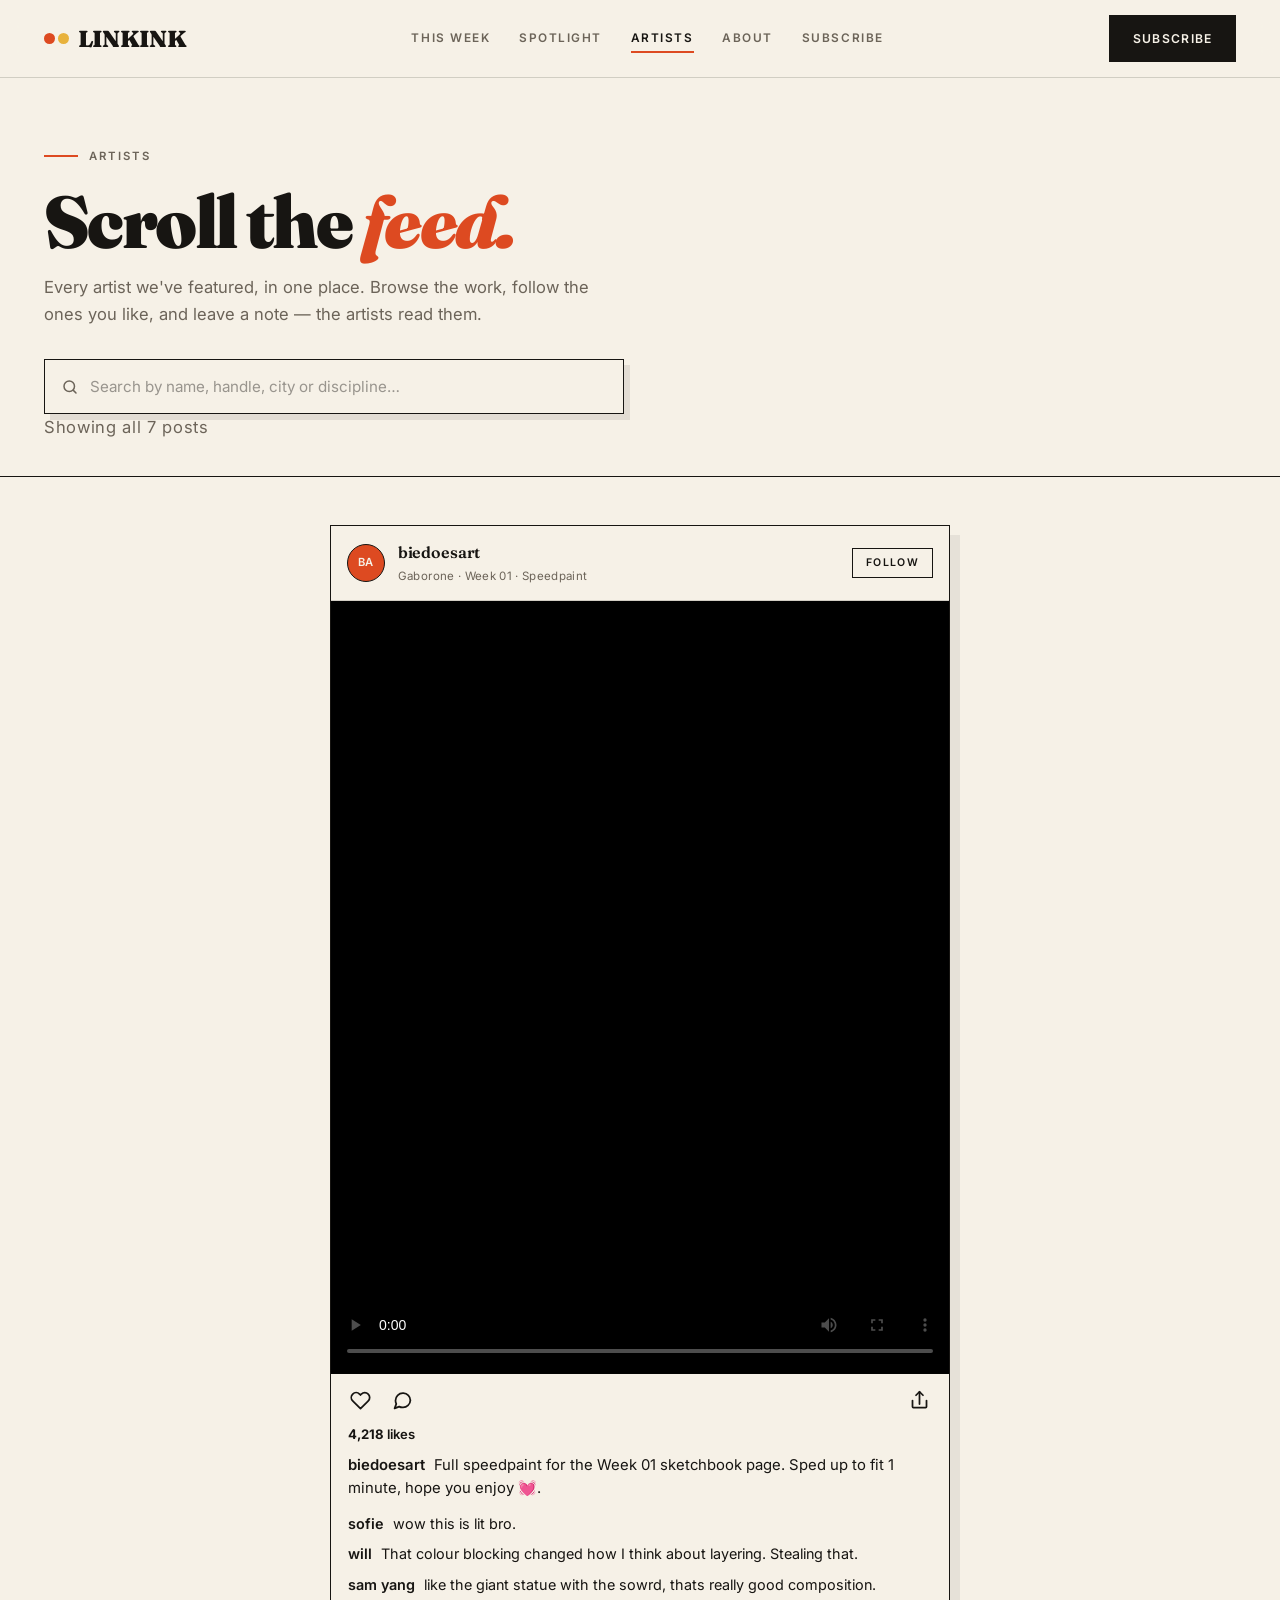
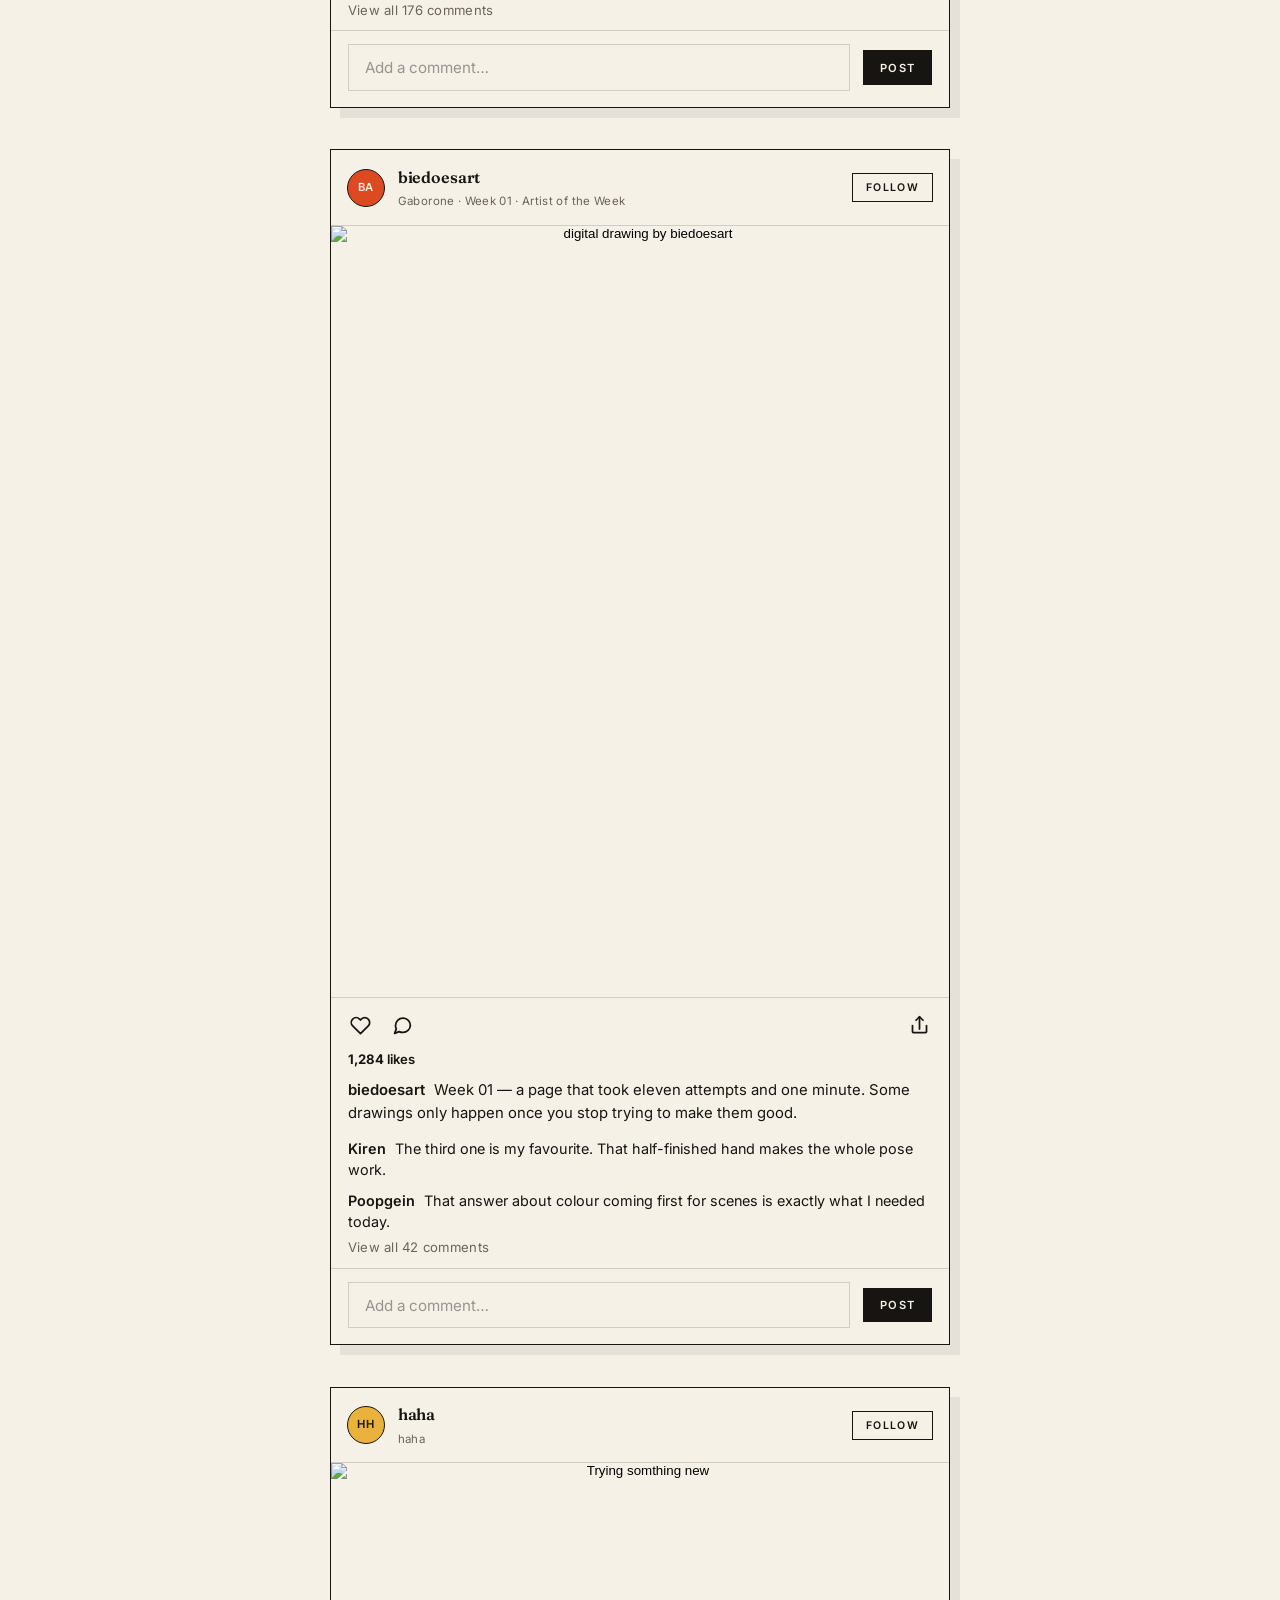
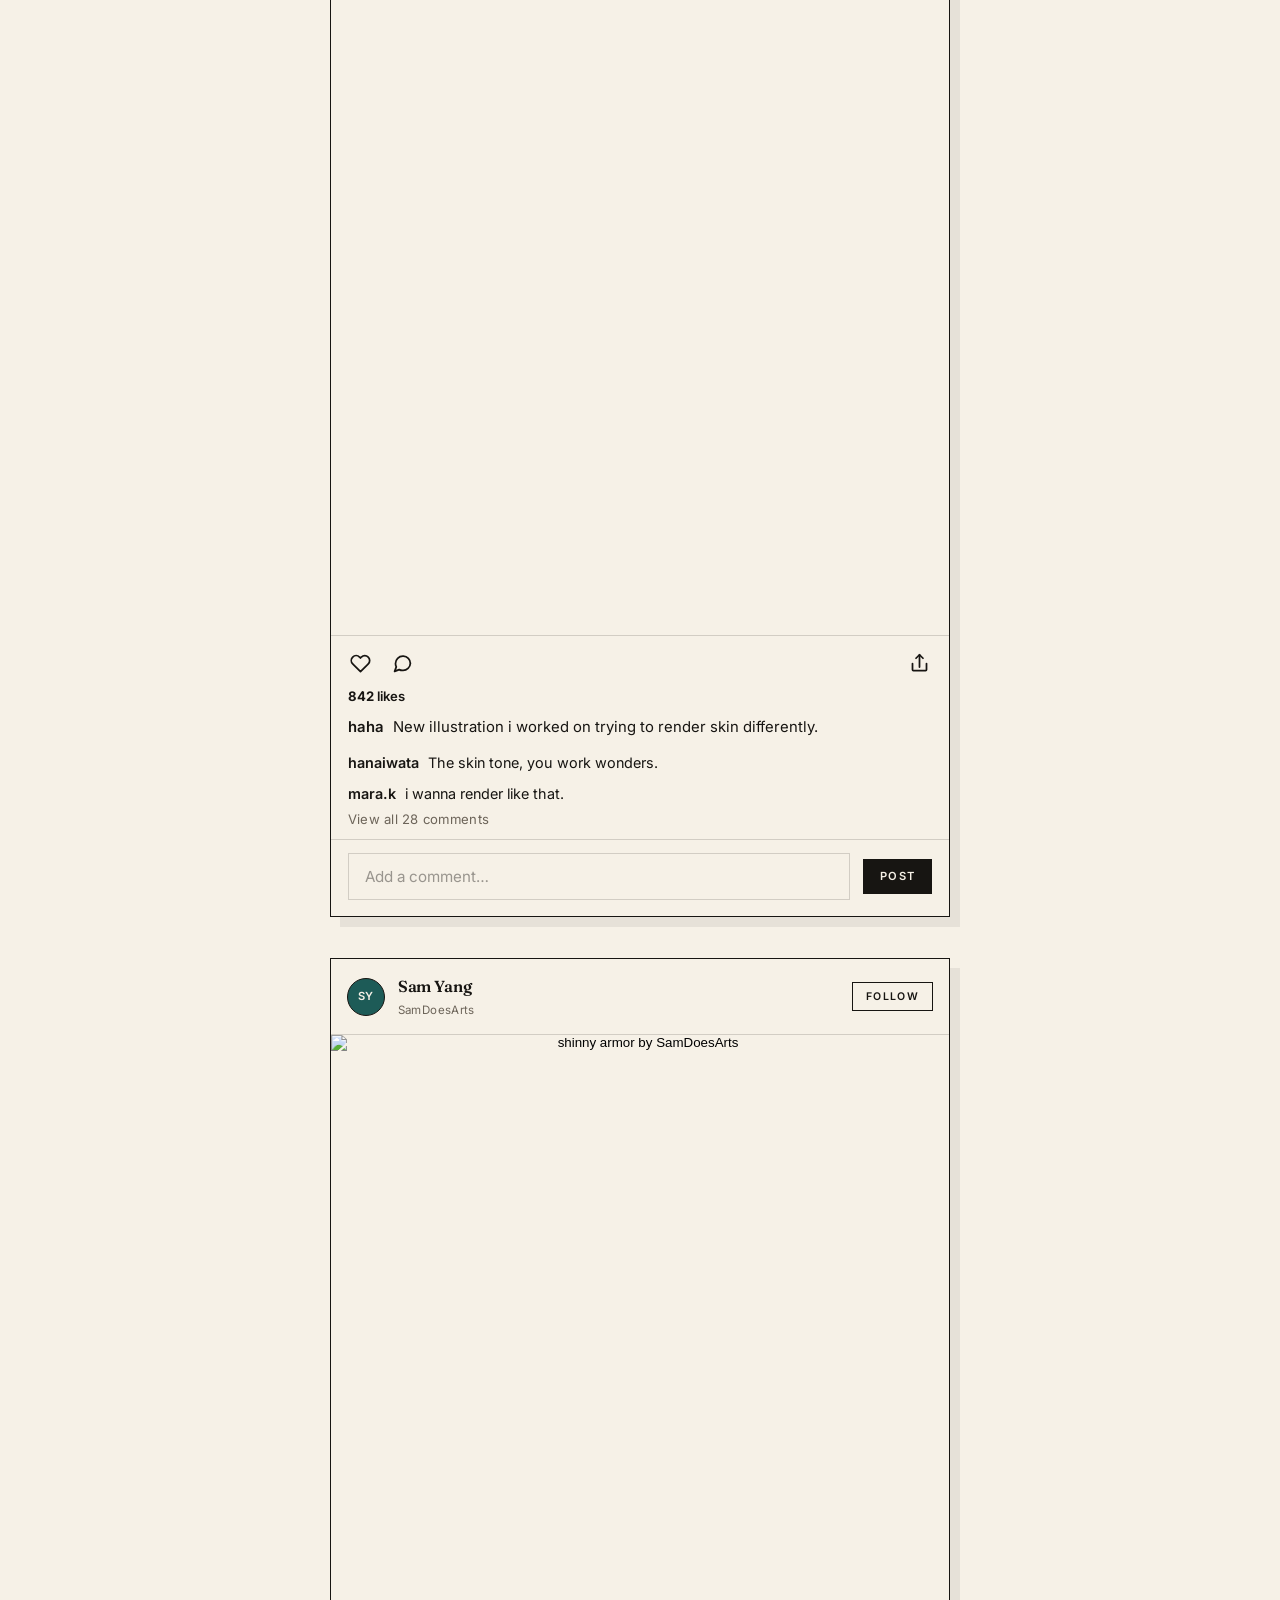
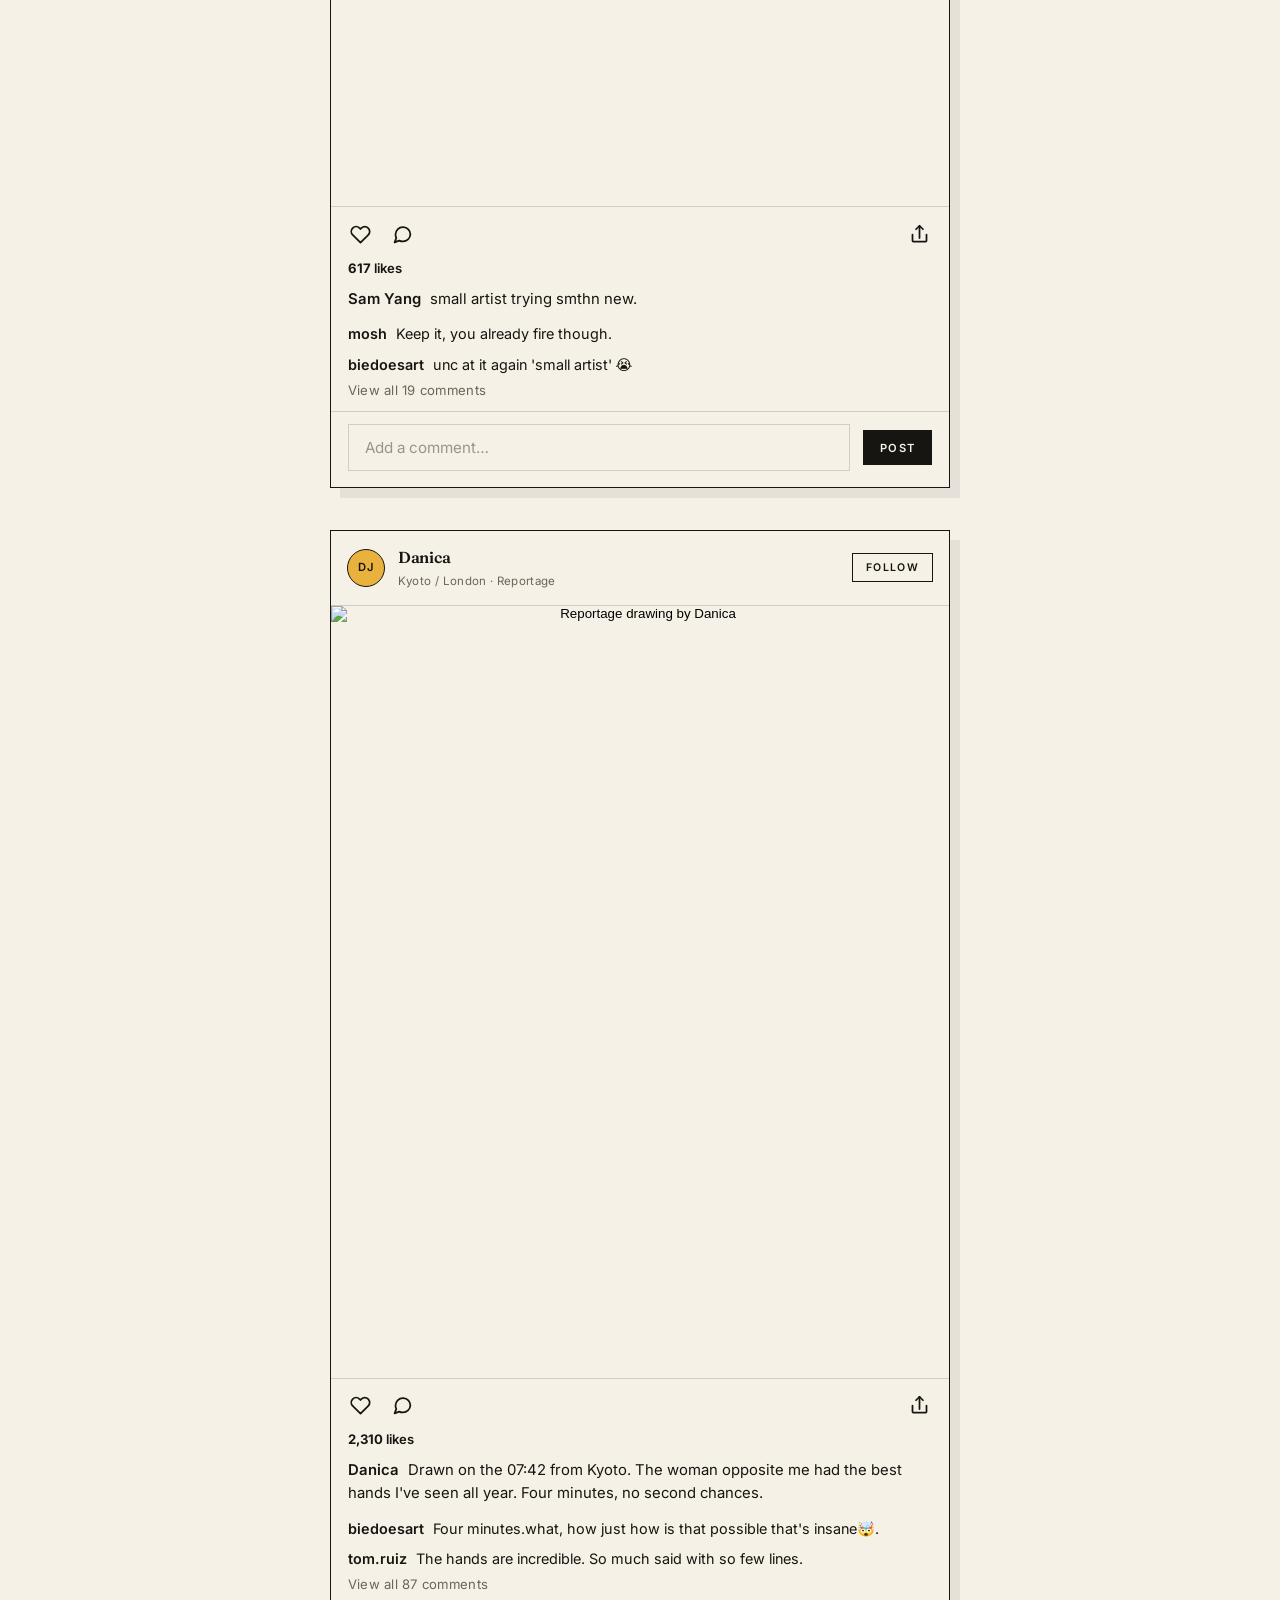
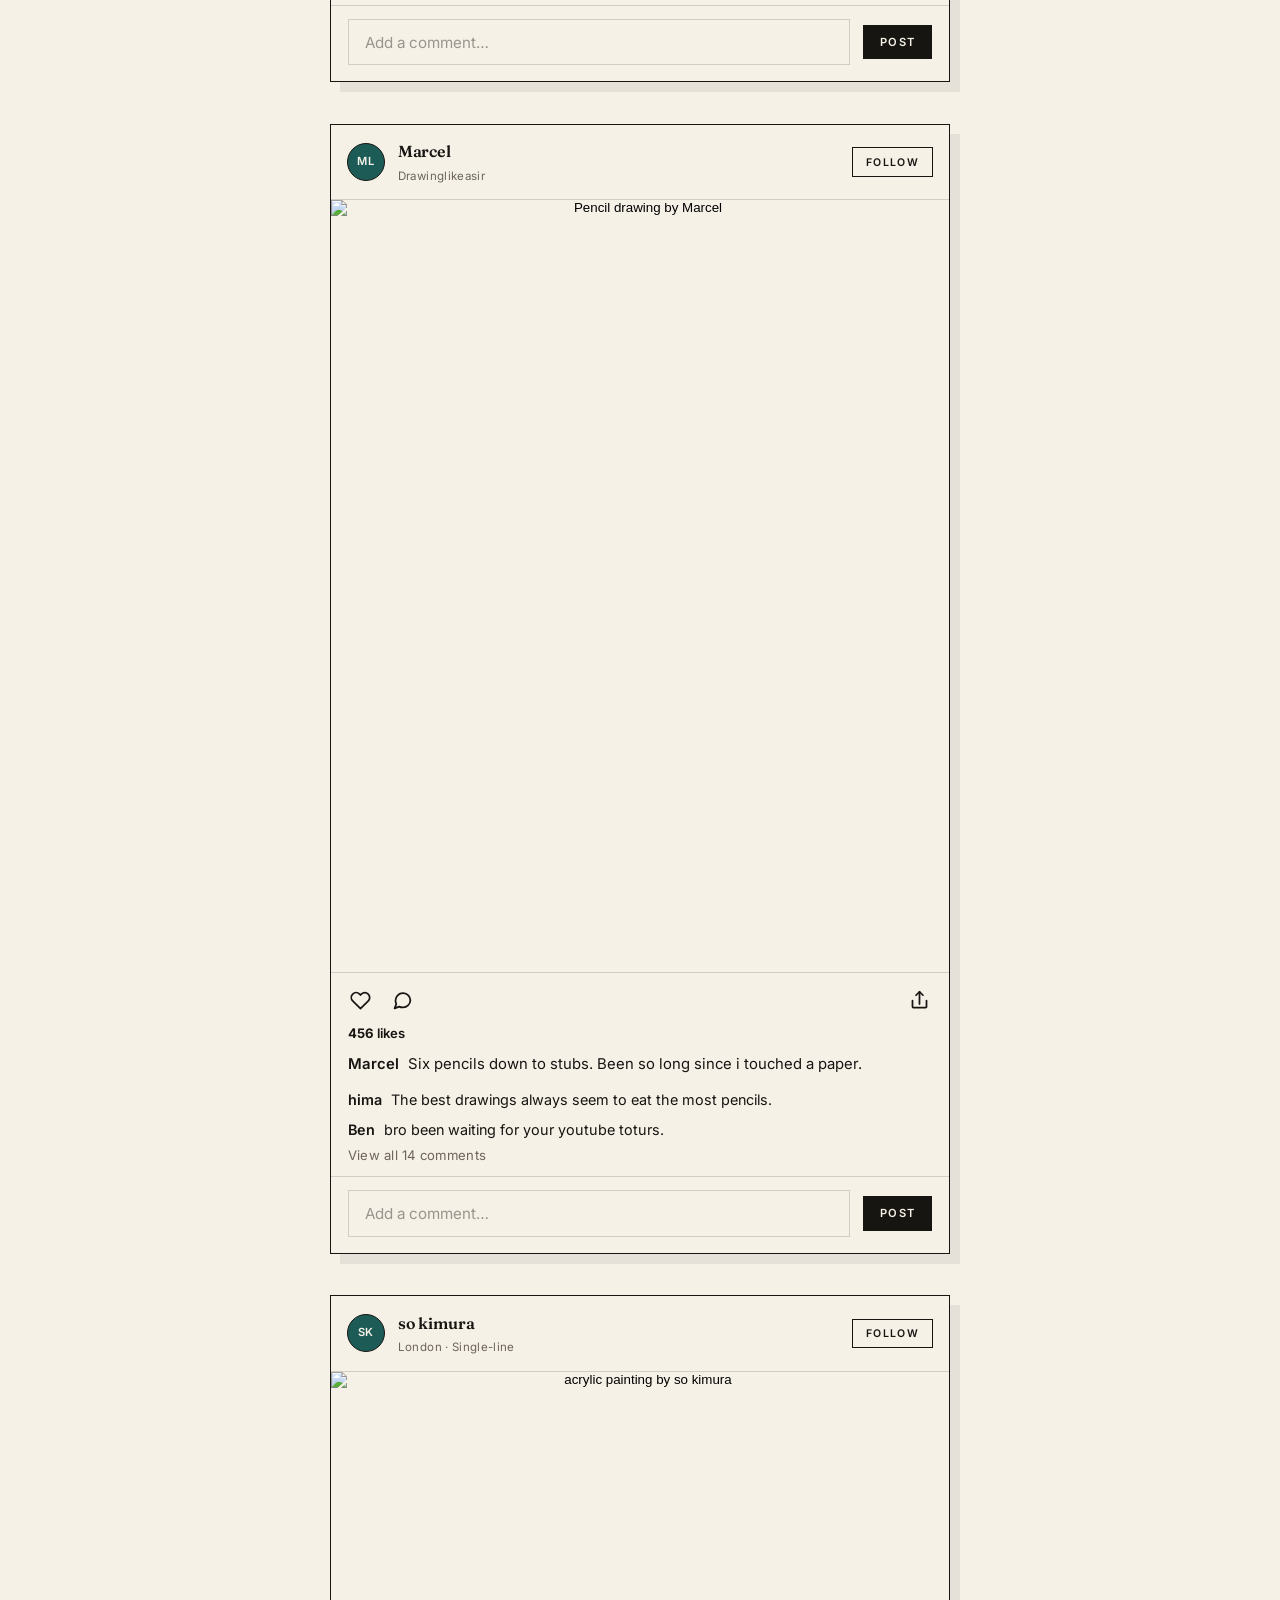
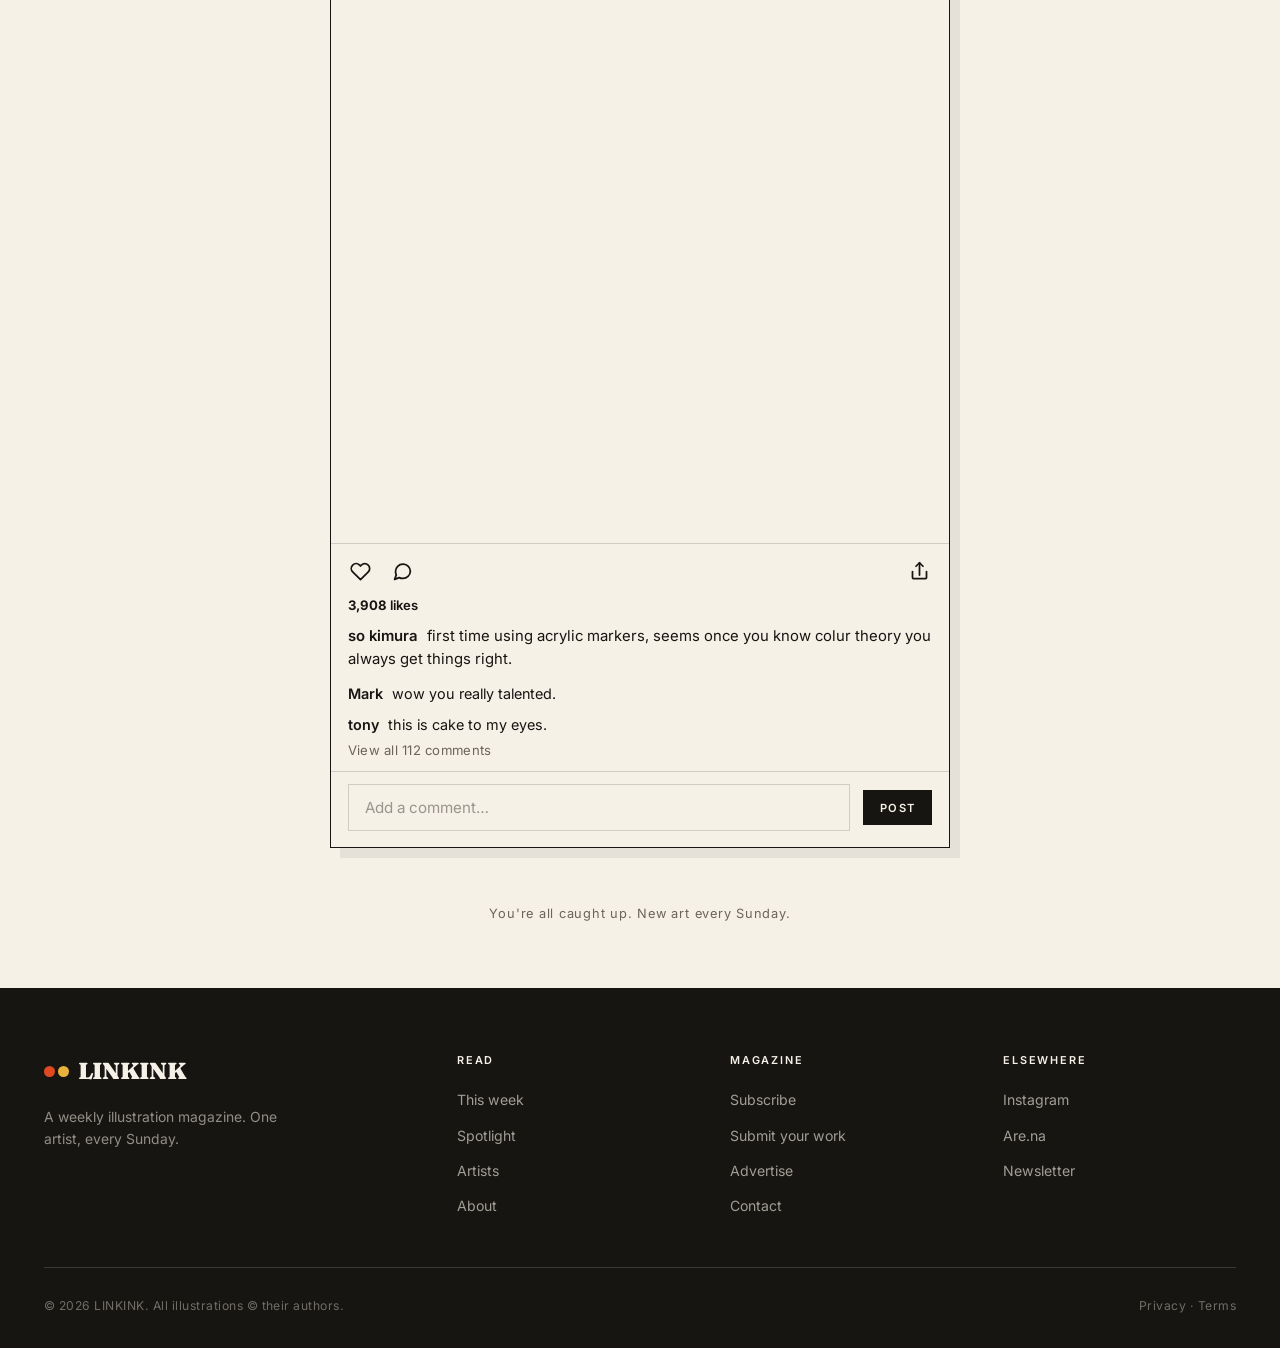
==== artists.html @ 40b599cd "Add files via upload" ====
<!DOCTYPE html>
<html lang="en">
<head>
<meta charset="utf-8">
<meta name="viewport" content="width=device-width, initial-scale=1">
<title>Artists — LINKINK</title>
<meta name="description" content="Browse art from every artist LINKINK has featured. Like, comment and share.">
<link rel="preconnect" href="https://fonts.googleapis.com">
<link rel="preconnect" href="https://fonts.gstatic.com" crossorigin>
<link href="https://fonts.googleapis.com/css2?family=Fraunces:opsz,wght@9..144,400;9..144,600;9..144,700;9..144,900&family=Inter:wght@400;500;600&display=swap" rel="stylesheet">
<link rel="stylesheet" href="style.css">
</head>
<body>

<header class="site-header">
  <div class="header-inner">
    <a href="index.html" class="logo">LINKINK</a>
    <nav class="nav" id="nav">
      <a href="index.html">This Week</a>
      <a href="spotlight.html">Spotlight</a>
      <a href="artists.html" aria-current="page">Artists</a>
      <a href="about.html">About</a>
      <a href="subscribe.html">Subscribe</a>
    </nav>
    <a href="subscribe.html" class="btn btn--subscribe">Subscribe</a>
    <button class="menu-btn" id="menuBtn" aria-expanded="false" aria-controls="nav">Menu</button>
  </div>
</header>

<main>

  <!-- ===== FEED HEAD + SEARCH ===== -->
  <section class="feed-head">
    <div class="wrap">
      <span class="eyebrow">Artists</span>
      <h1>Scroll the <em>feed.</em></h1>
      <p>Every artist we've featured, in one place. Browse the work, follow the ones you like, and leave a note — the artists read them.</p>

      <form class="search-bar" role="search" onsubmit="return false;">
        <svg viewBox="0 0 24 24" fill="none" stroke="currentColor" stroke-width="2" stroke-linecap="round" stroke-linejoin="round" aria-hidden="true">
          <circle cx="11" cy="11" r="7"/>
          <path d="M20 20l-3.5-3.5"/>
        </svg>
        <label class="sr-only" for="artistSearch">Search artists</label>
        <input id="artistSearch" type="search" placeholder="Search by name, handle, city or discipline…" autocomplete="off">
        <button type="button" class="search-clear" id="searchClear" aria-label="Clear search" hidden>×</button>
      </form>

      <p class="search-status" id="searchStatus" role="status">Showing all 7 posts</p>
    </div>
  </section>

  <!-- ===== FEED ===== -->
  <section class="feed">
    <div class="wrap">
      <div class="feed-column" id="feedColumn">

        <!-- ---------- POST 1 : biedoesart SPEEDPAINT VIDEO ---------- -->
        <article class="feed-post feed-post--video" id="post-biedoesart-video"
                 data-artist="biedoesart Gaborone oc painting speedpaint video">
          <header class="post-head">
            <span class="avatar avatar--rust" aria-hidden="true">BA</span>
            <div class="post-id">
              <a href="spotlight.html" class="post-name">biedoesart</a>
              <span class="post-meta">Gaborone · Week 01 · Speedpaint</span>
            </div>
            <button type="button" class="follow-btn js-follow" aria-pressed="false">Follow</button>
          </header>

          <div class="post-video">
            <video id="speedpaint-01"
                   controls
                   playsinline
                   preload="metadata"
                   poster="images/video-poster.jpg">
              <source src="images/speedpaint.mp4" type="video/mp4">
              Sorry — your browser doesn't support embedded video.
            </video>
          </div>

          <div class="post-actions">
            <button type="button" class="post-action js-like" data-likes="4218" aria-pressed="false" aria-label="Like this video">
              <svg viewBox="0 0 24 24" fill="none" stroke="currentColor" stroke-width="2" stroke-linecap="round" stroke-linejoin="round" aria-hidden="true">
                <path d="M20.8 4.6a5.5 5.5 0 0 0-7.8 0L12 5.7l-1.1-1.1a5.5 5.5 0 0 0-7.8 7.8l1.1 1.1L12 21.2l7.8-7.7 1.1-1.1a5.5 5.5 0 0 0-.1-7.8z"/>
              </svg>
            </button>
            <button type="button" class="post-action js-focus-comment" aria-label="Comment on this video">
              <svg viewBox="0 0 24 24" fill="none" stroke="currentColor" stroke-width="2" stroke-linecap="round" stroke-linejoin="round" aria-hidden="true">
                <path d="M21 11.5a8.4 8.4 0 0 1-9 8.4 9 9 0 0 1-3.8-.9L3 21l1.9-5.1a8.4 8.4 0 0 1-.9-3.8 8.4 8.4 0 0 1 8.4-8.4h.6a8.4 8.4 0 0 1 8 8.3z"/>
              </svg>
            </button>
            <button type="button" class="post-action post-share js-share" aria-label="Share this video">
              <svg viewBox="0 0 24 24" fill="none" stroke="currentColor" stroke-width="2" stroke-linecap="round" stroke-linejoin="round" aria-hidden="true">
                <path d="M4 12v7a1 1 0 0 0 1 1h14a1 1 0 0 0 1-1v-7"/>
                <path d="M16 6l-4-4-4 4"/>
                <path d="M12 2v14"/>
              </svg>
            </button>
          </div>

          <p class="post-likes js-likes-line"><strong>4,218</strong> likes</p>

          <p class="post-caption">
            <a href="spotlight.html" class="post-caption-name">biedoesart</a>
            Full speedpaint for the Week 01 sketchbook page. Sped up to fit 1 minute, hope you enjoy 💓.
          </p>

          <ul class="feed-comments js-comments">
            <li><strong>sofie</strong> wow this is lit bro.</li>
            <li><strong>will</strong> That colour blocking changed how I think about layering. Stealing that.</li>
            <li><strong>sam yang</strong> like the giant statue with the sowrd, thats really good composition.</li>
          </ul>
          <button type="button" class="view-all js-view-all" data-count="176">View all 176 comments</button>

          <form class="comment-form comment-form--feed js-comment-form">
            <label class="sr-only" for="comment-video">Add a comment</label>
            <input id="comment-video" class="js-comment-input" type="text" placeholder="Add a comment…" autocomplete="off" required>
            <button type="submit" class="btn btn--sm">Post</button>
          </form>
        </article>

        <!-- ---------- POST 2 : biedoesart sketchbook ---------- -->
        <article class="feed-post" id="post-biedoesart"
                 data-artist="biedoesart biedoes art Gaborone single line drawing artist of the week">
          <header class="post-head">
            <span class="avatar avatar--rust" aria-hidden="true">BA</span>
            <div class="post-id">
              <a href="spotlight.html" class="post-name">biedoesart</a>
              <span class="post-meta">Gaborone · Week 01 · Artist of the Week</span>
            </div>
            <button type="button" class="follow-btn js-follow" aria-pressed="false">Follow</button>
          </header>

          <button type="button" class="post-art"
                  data-lightbox="feed" data-caption="biedoesart — OC illustrarion">
            <img src="images/biedoesart-feature-01.png"" alt="digital drawing by biedoesart">
          </button>

          <div class="post-actions">
            <button type="button" class="post-action js-like" data-likes="1284" aria-pressed="false" aria-label="Like this post">
              <svg viewBox="0 0 24 24" fill="none" stroke="currentColor" stroke-width="2" stroke-linecap="round" stroke-linejoin="round" aria-hidden="true">
                <path d="M20.8 4.6a5.5 5.5 0 0 0-7.8 0L12 5.7l-1.1-1.1a5.5 5.5 0 0 0-7.8 7.8l1.1 1.1L12 21.2l7.8-7.7 1.1-1.1a5.5 5.5 0 0 0-.1-7.8z"/>
              </svg>
            </button>
            <button type="button" class="post-action js-focus-comment" aria-label="Comment on this post">
              <svg viewBox="0 0 24 24" fill="none" stroke="currentColor" stroke-width="2" stroke-linecap="round" stroke-linejoin="round" aria-hidden="true">
                <path d="M21 11.5a8.4 8.4 0 0 1-9 8.4 9 9 0 0 1-3.8-.9L3 21l1.9-5.1a8.4 8.4 0 0 1-.9-3.8 8.4 8.4 0 0 1 8.4-8.4h.6a8.4 8.4 0 0 1 8 8.3z"/>
              </svg>
            </button>
            <button type="button" class="post-action post-share js-share" aria-label="Share this post">
              <svg viewBox="0 0 24 24" fill="none" stroke="currentColor" stroke-width="2" stroke-linecap="round" stroke-linejoin="round" aria-hidden="true">
                <path d="M4 12v7a1 1 0 0 0 1 1h14a1 1 0 0 0 1-1v-7"/>
                <path d="M16 6l-4-4-4 4"/>
                <path d="M12 2v14"/>
              </svg>
            </button>
          </div>

          <p class="post-likes js-likes-line"><strong>1,284</strong> likes</p>

          <p class="post-caption">
            <a href="spotlight.html" class="post-caption-name">biedoesart</a>
            Week 01 — a page that took eleven attempts and one minute. Some drawings
            only happen once you stop trying to make them good.
          </p>

          <ul class="feed-comments js-comments">
            <li><strong>Kiren</strong> The third one is my favourite. That half-finished hand makes the whole pose work.</li>
            <li><strong>Poopgein</strong> That answer about colour coming first for scenes is exactly what I needed today.</li>
            <li class="is-more"><strong>tom.ruiz</strong> Do you ever go back into old sketchbooks, or are they sealed off?</li>

          </ul>
          <button type="button" class="view-all js-view-all" data-count="42">View all 42 comments</button>

          <form class="comment-form comment-form--feed js-comment-form">
            <label class="sr-only" for="comment-1">Add a comment</label>
            <input id="comment-1" class="js-comment-input" type="text" placeholder="Add a comment…" autocomplete="off" required>
            <button type="submit" class="btn btn--sm">Post</button>
          </form>
        </article>

        <!-- ---------- POST 3 : haha ---------- -->
        <article class="feed-post" id="post-haha"
                 data-artist="haha skin tone rendering">
          <header class="post-head">
            <span class="avatar avatar--mustard" aria-hidden="true">HH</span>
            <div class="post-id">
              <a href="#" class="post-name">haha</a>
              <span class="post-meta">haha</span>
            </div>
            <button type="button" class="follow-btn js-follow" aria-pressed="false">Follow</button>
          </header>

          <button type="button" class="post-art"
                  data-lightbox="feed" data-caption="learning new techniques">
            <img src="images/feed-02.jpg" alt="Trying somthing new">
          </button>

          <div class="post-actions">
            <button type="button" class="post-action js-like" data-likes="842" aria-pressed="false" aria-label="Like this post">
              <svg viewBox="0 0 24 24" fill="none" stroke="currentColor" stroke-width="2" stroke-linecap="round" stroke-linejoin="round" aria-hidden="true">
                <path d="M20.8 4.6a5.5 5.5 0 0 0-7.8 0L12 5.7l-1.1-1.1a5.5 5.5 0 0 0-7.8 7.8l1.1 1.1L12 21.2l7.8-7.7 1.1-1.1a5.5 5.5 0 0 0-.1-7.8z"/>
              </svg>
            </button>
            <button type="button" class="post-action js-focus-comment" aria-label="Comment on this post">
              <svg viewBox="0 0 24 24" fill="none" stroke="currentColor" stroke-width="2" stroke-linecap="round" stroke-linejoin="round" aria-hidden="true">
                <path d="M21 11.5a8.4 8.4 0 0 1-9 8.4 9 9 0 0 1-3.8-.9L3 21l1.9-5.1a8.4 8.4 0 0 1-.9-3.8 8.4 8.4 0 0 1 8.4-8.4h.6a8.4 8.4 0 0 1 8 8.3z"/>
              </svg>
            </button>
            <button type="button" class="post-action post-share js-share" aria-label="Share this post">
              <svg viewBox="0 0 24 24" fill="none" stroke="currentColor" stroke-width="2" stroke-linecap="round" stroke-linejoin="round" aria-hidden="true">
                <path d="M4 12v7a1 1 0 0 0 1 1h14a1 1 0 0 0 1-1v-7"/>
                <path d="M16 6l-4-4-4 4"/>
                <path d="M12 2v14"/>
              </svg>
            </button>
          </div>

          <p class="post-likes js-likes-line"><strong>842</strong> likes</p>

          <p class="post-caption">
            <a href="#" class="post-caption-name">haha</a>
            New illustration i worked on trying to render skin differently.
          </p>

          <ul class="feed-comments js-comments">
            <li><strong>hanaiwata</strong> The skin tone, you work wonders.</li>
            <li><strong>mara.k</strong> i wanna render like that.</li>
            <li class="is-more"><strong>biedoesart</strong> whoa ill be trying that too.</li>
          </ul>
          <button type="button" class="view-all js-view-all" data-count="28">View all 28 comments</button>

          <form class="comment-form comment-form--feed js-comment-form">
            <label class="sr-only" for="comment-2">Add a comment</label>
            <input id="comment-2" class="js-comment-input" type="text" placeholder="Add a comment…" autocomplete="off" required>
            <button type="submit" class="btn btn--sm">Post</button>
          </form>
        </article>

        <!-- ---------- POST 4 : Sam Yang ---------- -->
        <article class="feed-post" id="post-Sam Yang"
                 data-artist="SamDoesArts">
          <header class="post-head">
            <span class="avatar" aria-hidden="true">SY</span>
            <div class="post-id">
              <a href="#" class="post-name">Sam Yang</a>
              <span class="post-meta">SamDoesArts</span>
            </div>
            <button type="button" class="follow-btn js-follow" aria-pressed="false">Follow</button>
          </header>

          <button type="button" class="post-art"
                  data-lightbox="feed" data-caption="sucker for armor">
            <img src="images/feed-03.jpg" alt="shinny armor by SamDoesArts">
          </button>

          <div class="post-actions">
            <button type="button" class="post-action js-like" data-likes="617" aria-pressed="false" aria-label="Like this post">
              <svg viewBox="0 0 24 24" fill="none" stroke="currentColor" stroke-width="2" stroke-linecap="round" stroke-linejoin="round" aria-hidden="true">
                <path d="M20.8 4.6a5.5 5.5 0 0 0-7.8 0L12 5.7l-1.1-1.1a5.5 5.5 0 0 0-7.8 7.8l1.1 1.1L12 21.2l7.8-7.7 1.1-1.1a5.5 5.5 0 0 0-.1-7.8z"/>
              </svg>
            </button>
            <button type="button" class="post-action js-focus-comment" aria-label="Comment on this post">
              <svg viewBox="0 0 24 24" fill="none" stroke="currentColor" stroke-width="2" stroke-linecap="round" stroke-linejoin="round" aria-hidden="true">
                <path d="M21 11.5a8.4 8.4 0 0 1-9 8.4 9 9 0 0 1-3.8-.9L3 21l1.9-5.1a8.4 8.4 0 0 1-.9-3.8 8.4 8.4 0 0 1 8.4-8.4h.6a8.4 8.4 0 0 1 8 8.3z"/>
              </svg>
            </button>
            <button type="button" class="post-action post-share js-share" aria-label="Share this post">
              <svg viewBox="0 0 24 24" fill="none" stroke="currentColor" stroke-width="2" stroke-linecap="round" stroke-linejoin="round" aria-hidden="true">
                <path d="M4 12v7a1 1 0 0 0 1 1h14a1 1 0 0 0 1-1v-7"/>
                <path d="M16 6l-4-4-4 4"/>
                <path d="M12 2v14"/>
              </svg>
            </button>
          </div>

          <p class="post-likes js-likes-line"><strong>617</strong> likes</p>

          <p class="post-caption">
            <a href="#" class="post-caption-name">Sam Yang</a>
            small artist trying smthn new.
          </p>

          <ul class="feed-comments js-comments">
            <li><strong>mosh</strong> Keep it, you already fire though.</li>
            <li><strong>biedoesart</strong> unc at it again 'small artist' 😭</li>
            <li class="is-more"><strong>Clernarts</strong> No way unc is a new artist😭😂💓💓💓.</li>
          </ul>
          <button type="button" class="view-all js-view-all" data-count="19">View all 19 comments</button>

          <form class="comment-form comment-form--feed js-comment-form">
            <label class="sr-only" for="comment-3">Add a comment</label>
            <input id="comment-3" class="js-comment-input" type="text" placeholder="Add a comment…" autocomplete="off" required>
            <button type="submit" class="btn btn--sm">Post</button>
          </form>
        </article>

        <!-- ---------- POST 5 : Danica Johnson ---------- -->
        <article class="feed-post" id="post-Danica Johnson"
                 data-artist="Danica Johnson kyoto london reportage drawing">
          <header class="post-head">
            <span class="avatar avatar--mustard" aria-hidden="true">DJ</span>
            <div class="post-id">
              <a href="#" class="post-name">Danica</a>
              <span class="post-meta">Kyoto / London · Reportage</span>
            </div>
            <button type="button" class="follow-btn js-follow" aria-pressed="false">Follow</button>
          </header>

          <button type="button" class="post-art"
                  data-lightbox="feed" data-caption="Dancia — drawn on the 07:42 from Kyoto">
            <img src="images/feed-04.jpg" alt="Reportage drawing by Danica">
          </button>

          <div class="post-actions">
            <button type="button" class="post-action js-like" data-likes="2310" aria-pressed="false" aria-label="Like this post">
              <svg viewBox="0 0 24 24" fill="none" stroke="currentColor" stroke-width="2" stroke-linecap="round" stroke-linejoin="round" aria-hidden="true">
                <path d="M20.8 4.6a5.5 5.5 0 0 0-7.8 0L12 5.7l-1.1-1.1a5.5 5.5 0 0 0-7.8 7.8l1.1 1.1L12 21.2l7.8-7.7 1.1-1.1a5.5 5.5 0 0 0-.1-7.8z"/>
              </svg>
            </button>
            <button type="button" class="post-action js-focus-comment" aria-label="Comment on this post">
              <svg viewBox="0 0 24 24" fill="none" stroke="currentColor" stroke-width="2" stroke-linecap="round" stroke-linejoin="round" aria-hidden="true">
                <path d="M21 11.5a8.4 8.4 0 0 1-9 8.4 9 9 0 0 1-3.8-.9L3 21l1.9-5.1a8.4 8.4 0 0 1-.9-3.8 8.4 8.4 0 0 1 8.4-8.4h.6a8.4 8.4 0 0 1 8 8.3z"/>
              </svg>
            </button>
            <button type="button" class="post-action post-share js-share" aria-label="Share this post">
              <svg viewBox="0 0 24 24" fill="none" stroke="currentColor" stroke-width="2" stroke-linecap="round" stroke-linejoin="round" aria-hidden="true">
                <path d="M4 12v7a1 1 0 0 0 1 1h14a1 1 0 0 0 1-1v-7"/>
                <path d="M16 6l-4-4-4 4"/>
                <path d="M12 2v14"/>
              </svg>
            </button>
          </div>

          <p class="post-likes js-likes-line"><strong>2,310</strong> likes</p>

          <p class="post-caption">
            <a href="#" class="post-caption-name">Danica</a>
            Drawn on the 07:42 from Kyoto. The woman opposite me had the best hands
            I've seen all year. Four minutes, no second chances.
          </p>

          <ul class="feed-comments js-comments">
            <li><strong>biedoesart</strong> Four minutes.what, how just how is that possible that's insane🤯.</li>
            <li><strong>tom.ruiz</strong> The hands are incredible. So much said with so few lines.</li>
            <li class="is-more"><strong>studio_ines</strong> This is why I keep a pencil in my bag at all times.</li>
          </ul>
          <button type="button" class="view-all js-view-all" data-count="87">View all 87 comments</button>

          <form class="comment-form comment-form--feed js-comment-form">
            <label class="sr-only" for="comment-4">Add a comment</label>
            <input id="comment-4" class="js-comment-input" type="text" placeholder="Add a comment…" autocomplete="off" required>
            <button type="submit" class="btn btn--sm">Post</button>
          </form>
        </article>

        <!-- ---------- POST 6 : Drawinglikeasir ---------- -->
        <article class="feed-post" id="post-Marcel"
                 data-artist="Perfect pencil on paper">
          <header class="post-head">
            <span class="avatar" aria-hidden="true">ML</span>
            <div class="post-id">
              <a href="#" class="post-name">Marcel</a>
              <span class="post-meta">Drawinglikeasir</span>
            </div>
            <button type="button" class="follow-btn js-follow" aria-pressed="false">Follow</button>
          </header>

          <button type="button" class="post-art"
                  data-lightbox="feed" data-caption="Marcel- pencil on paper">
            <img src="images/feed-05.webp" alt="Pencil drawing by Marcel">
          </button>

          <div class="post-actions">
            <button type="button" class="post-action js-like" data-likes="456" aria-pressed="false" aria-label="Like this post">
              <svg viewBox="0 0 24 24" fill="none" stroke="currentColor" stroke-width="2" stroke-linecap="round" stroke-linejoin="round" aria-hidden="true">
                <path d="M20.8 4.6a5.5 5.5 0 0 0-7.8 0L12 5.7l-1.1-1.1a5.5 5.5 0 0 0-7.8 7.8l1.1 1.1L12 21.2l7.8-7.7 1.1-1.1a5.5 5.5 0 0 0-.1-7.8z"/>
              </svg>
            </button>
            <button type="button" class="post-action js-focus-comment" aria-label="Comment on this post">
              <svg viewBox="0 0 24 24" fill="none" stroke="currentColor" stroke-width="2" stroke-linecap="round" stroke-linejoin="round" aria-hidden="true">
                <path d="M21 11.5a8.4 8.4 0 0 1-9 8.4 9 9 0 0 1-3.8-.9L3 21l1.9-5.1a8.4 8.4 0 0 1-.9-3.8 8.4 8.4 0 0 1 8.4-8.4h.6a8.4 8.4 0 0 1 8 8.3z"/>
              </svg>
            </button>
            <button type="button" class="post-action post-share js-share" aria-label="Share this post">
              <svg viewBox="0 0 24 24" fill="none" stroke="currentColor" stroke-width="2" stroke-linecap="round" stroke-linejoin="round" aria-hidden="true">
                <path d="M4 12v7a1 1 0 0 0 1 1h14a1 1 0 0 0 1-1v-7"/>
                <path d="M16 6l-4-4-4 4"/>
                <path d="M12 2v14"/>
              </svg>
            </button>
          </div>

          <p class="post-likes js-likes-line"><strong>456</strong> likes</p>

          <p class="post-caption">
            <a href="#" class="post-caption-name">Marcel</a>
            Six pencils down to stubs. Been so long since i touched a paper.
          </p>

          <ul class="feed-comments js-comments">
            <li><strong>hima</strong> The best drawings always seem to eat the most pencils.</li>
            <li><strong>Ben</strong> bro been waiting for your youtube toturs.</li>
            <li class="is-more"><strong>hillary</strong> you really know your way through a pencil wow.</li>
          </ul>
          <button type="button" class="view-all js-view-all" data-count="14">View all 14 comments</button>

          <form class="comment-form comment-form--feed js-comment-form">
            <label class="sr-only" for="comment-5">Add a comment</label>
            <input id="comment-5" class="js-comment-input" type="text" placeholder="Add a comment…" autocomplete="off" required>
            <button type="submit" class="btn btn--sm">Post</button>
          </form>
        </article>

        <!-- ---------- POST 7 : so kimura ---------- -->
        <article class="feed-post" id="so kimura"
                 data-artist="so kimura painting with acrylic markers.">
          <header class="post-head">
            <span class="avatar" aria-hidden="true">SK</span>
            <div class="post-id">
              <a href="#" class="post-name">so kimura</a>
              <span class="post-meta">London · Single-line</span>
            </div>
            <button type="button" class="follow-btn js-follow" aria-pressed="false">Follow</button>
          </header>

          <button type="button" class="post-art"
                  data-lightbox="feed" data-caption="so kimura — one stroke, no lift, day 4,027">
            <img src="images/feed-06.jpg" alt="acrylic painting by so kimura">
          </button>

          <div class="post-actions">
            <button type="button" class="post-action js-like" data-likes="3908" aria-pressed="false" aria-label="Like this post">
              <svg viewBox="0 0 24 24" fill="none" stroke="currentColor" stroke-width="2" stroke-linecap="round" stroke-linejoin="round" aria-hidden="true">
                <path d="M20.8 4.6a5.5 5.5 0 0 0-7.8 0L12 5.7l-1.1-1.1a5.5 5.5 0 0 0-7.8 7.8l1.1 1.1L12 21.2l7.8-7.7 1.1-1.1a5.5 5.5 0 0 0-.1-7.8z"/>
              </svg>
            </button>
            <button type="button" class="post-action js-focus-comment" aria-label="Comment on this post">
              <svg viewBox="0 0 24 24" fill="none" stroke="currentColor" stroke-width="2" stroke-linecap="round" stroke-linejoin="round" aria-hidden="true">
                <path d="M21 11.5a8.4 8.4 0 0 1-9 8.4 9 9 0 0 1-3.8-.9L3 21l1.9-5.1a8.4 8.4 0 0 1-.9-3.8 8.4 8.4 0 0 1 8.4-8.4h.6a8.4 8.4 0 0 1 8 8.3z"/>
              </svg>
            </button>
            <button type="button" class="post-action post-share js-share" aria-label="Share this post">
              <svg viewBox="0 0 24 24" fill="none" stroke="currentColor" stroke-width="2" stroke-linecap="round" stroke-linejoin="round" aria-hidden="true">
                <path d="M4 12v7a1 1 0 0 0 1 1h14a1 1 0 0 0 1-1v-7"/>
                <path d="M16 6l-4-4-4 4"/>
                <path d="M12 2v14"/>
              </svg>
            </button>
          </div>

          <p class="post-likes js-likes-line"><strong>3,908</strong> likes</p>

          <p class="post-caption">
            <a href="#" class="post-caption-name">so kimura</a>
            first time using acrylic markers, seems once you know colur theory you always get things right.
          </p>

          <ul class="feed-comments js-comments">
            <li><strong>Mark</strong> wow you really talented.</li>
            <li><strong>tony</strong> this is cake to my eyes.</li>
            <li class="is-more"><strong>hanaiwata</strong> jaw dropping.</li>
          </ul>
          <button type="button" class="view-all js-view-all" data-count="112">View all 112 comments</button>

          <form class="comment-form comment-form--feed js-comment-form">
            <label class="sr-only" for="comment-6">Add a comment</label>
            <input id="comment-6" class="js-comment-input" type="text" placeholder="Add a comment…" autocomplete="off" required>
            <button type="submit" class="btn btn--sm">Post</button>
          </form>
        </article>

      </div>

      <!-- empty state -->
      <div class="feed-empty" id="feedEmpty" hidden>
        <p class="feed-empty-title">No artists match that search.</p>
        <p>Try a name, a handle, a city, or a discipline — or clear the search to see everyone.</p>
        <button type="button" class="btn btn--ghost" id="feedEmptyClear">Clear search</button>
      </div>

      <p class="feed-end">You're all caught up. New art every Sunday.</p>

    </div>
  </section>

</main>

<!-- ===== LIGHTBOX ===== -->
<div class="lightbox" id="lightbox" role="dialog" aria-modal="true" aria-label="Image viewer" hidden>
  <button class="lightbox-close" id="lbClose" type="button" aria-label="Close viewer">×</button>
  <button class="lightbox-nav lightbox-prev" id="lbPrev" type="button" aria-label="Previous image" hidden>‹</button>
  <button class="lightbox-nav lightbox-next" id="lbNext" type="button" aria-label="Next image" hidden>›</button>

  <figure class="lightbox-stage">
    <img id="lbImg" src="" alt="">
    <figcaption class="lightbox-caption">
      <span id="lbCounter">1 / 1</span>
      <span id="lbCaption"></span>
    </figcaption>
  </figure>
</div>

<!-- ===== TOAST ===== -->
<div class="toast" id="toast" role="status" aria-live="polite"></div>

<footer class="site-footer">
  <div class="wrap">
    <div class="footer-grid">
      <div class="footer-brand">
        <a href="index.html" class="logo">LINKINK</a>
        <p>A weekly illustration magazine. One artist, every Sunday.</p>
      </div>
      <div>
        <h4>Read</h4>
        <ul>
          <li><a href="index.html">This week</a></li>
          <li><a href="spotlight.html">Spotlight</a></li>
          <li><a href="artists.html">Artists</a></li>
          <li><a href="about.html">About</a></li>
        </ul>
      </div>
      <div>
        <h4>Magazine</h4>
        <ul>
          <li><a href="subscribe.html">Subscribe</a></li>
          <li><a href="#">Submit your work</a></li>
          <li><a href="#">Advertise</a></li>
          <li><a href="#">Contact</a></li>
        </ul>
      </div>
      <div>
        <h4>Elsewhere</h4>
        <ul>
          <li><a href="#">Instagram</a></li>
          <li><a href="#">Are.na</a></li>
          <li><a href="#">Newsletter</a></li>
        </ul>
      </div>
    </div>
    <div class="footer-bottom">
      <span>© 2026 LINKINK. All illustrations © their authors.</span>
      <span>Privacy · Terms</span>
    </div>
  </div>
</footer>

<script>
  /* ---------- mobile menu ---------- */
  const menuBtn = document.getElementById('menuBtn');
  const nav = document.getElementById('nav');
  menuBtn.addEventListener('click', () => {
    const open = nav.classList.toggle('is-open');
    menuBtn.setAttribute('aria-expanded', open);
    menuBtn.textContent = open ? 'Close' : 'Menu';
  });
  nav.addEventListener('click', (e) => {
    if (e.target.tagName === 'A') {
      nav.classList.remove('is-open');
      menuBtn.setAttribute('aria-expanded', 'false');
      menuBtn.textContent = 'Menu';
    }
  });

  /* ---------- toast ---------- */
  const toast = document.getElementById('toast');
  let toastTimer;
  function showToast(message) {
    toast.textContent = message;
    toast.classList.add('is-visible');
    clearTimeout(toastTimer);
    toastTimer = setTimeout(() => toast.classList.remove('is-visible'), 2200);
  }

  /* ---------- search / filter ---------- */
  const searchInput = document.getElementById('artistSearch');
  const searchClear = document.getElementById('searchClear');
  const searchStatus = document.getElementById('searchStatus');
  const feedEmpty = document.getElementById('feedEmpty');
  const feedEmptyClear = document.getElementById('feedEmptyClear');
  const feedPosts = Array.from(document.querySelectorAll('.feed-post'));

  function applyFilter() {
    const raw = searchInput.value.trim();
    const q = raw.toLowerCase();
    let shown = 0;

    feedPosts.forEach(post => {
      const hay = (post.dataset.artist || '').toLowerCase();
      const match = !q || hay.includes(q);
      post.hidden = !match;
      if (!match) {
        post.querySelectorAll('video').forEach(v => { if (!v.paused) v.pause(); });
      }
      if (match) shown++;
    });

    const label = shown === 1 ? 'post' : 'posts';
    searchStatus.textContent = q
      ? shown + ' ' + label + ' matching "' + raw + '"'
      : 'Showing all ' + feedPosts.length + ' posts';

    feedEmpty.hidden = shown !== 0;
    searchClear.hidden = q.length === 0;
  }

  searchInput.addEventListener('input', applyFilter);
  searchClear.addEventListener('click', () => {
    searchInput.value = '';
    applyFilter();
    searchInput.focus();
  });
  feedEmptyClear.addEventListener('click', () => {
    searchInput.value = '';
    applyFilter();
    searchInput.focus();
  });
  applyFilter();

  /* ---------- feed interactions ---------- */
  const feedColumn = document.getElementById('feedColumn');

  feedColumn.addEventListener('click', (e) => {

    const follow = e.target.closest('.js-follow');
    if (follow) {
      const on = follow.classList.toggle('is-following');
      follow.setAttribute('aria-pressed', String(on));
      follow.textContent = on ? 'Following' : 'Follow';
      showToast(on ? 'Following this artist' : 'Unfollowed');
      return;
    }

    const like = e.target.closest('.js-like');
    if (like) {
      const post = like.closest('.feed-post');
      const on = !like.classList.contains('is-liked');
      like.classList.toggle('is-liked', on);
      like.setAttribute('aria-pressed', String(on));

      const base = Number(like.dataset.likes) || 0;
      const total = base + (on ? 1 : 0);
      const line = post.querySelector('.js-likes-line');
      line.innerHTML = '<strong>' + total.toLocaleString('en-GB') + '</strong> likes';
      return;
    }

    const focusComment = e.target.closest('.js-focus-comment');
    if (focusComment) {
      const post = focusComment.closest('.feed-post');
      const input = post.querySelector('.js-comment-input');
      input.scrollIntoView({ behavior: 'smooth', block: 'center' });
      input.focus({ preventScroll: true });
      return;
    }

    const share = e.target.closest('.js-share');
    if (share) {
      const post = share.closest('.feed-post');
      const url = location.origin + location.pathname + '#' + post.id;
      if (navigator.clipboard && navigator.clipboard.writeText) {
        navigator.clipboard.writeText(url)
          .then(() => showToast('Link copied to clipboard'))
          .catch(() => showToast('Could not copy link'));
      } else {
        showToast('Could not copy link');
      }
      return;
    }

    const viewAll = e.target.closest('.js-view-all');
    if (viewAll) {
      const post = viewAll.closest('.feed-post');
      post.querySelectorAll('.feed-comments .is-more').forEach(li => li.classList.remove('is-more'));
      viewAll.hidden = true;
      return;
    }
  });

  /* ---------- post comment ---------- */
  feedColumn.addEventListener('submit', (e) => {
    const form = e.target.closest('.js-comment-form');
    if (!form) return;
    e.preventDefault();

    const input = form.querySelector('.js-comment-input');
    const text = input.value.trim();
    if (!text) return;

    const post = form.closest('.feed-post');
    const list = post.querySelector('.js-comments');

    const li = document.createElement('li');
    const strong = document.createElement('strong');
    strong.textContent = 'you';
    li.append(strong, document.createTextNode(' ' + text));
    list.appendChild(li);

    input.value = '';

    const viewAll = post.querySelector('.js-view-all');
    if (viewAll && !viewAll.hidden) {
      const n = (Number(viewAll.dataset.count) || 0) + 1;
      viewAll.dataset.count = String(n);
      viewAll.textContent = 'View all ' + n + ' comments';
    }

    showToast('Comment posted');
  });

  /* ---------- video chapters (scoped per video post) ---------- */
  document.querySelectorAll('.feed-post--video').forEach(post => {
    const video = post.querySelector('video');
    const chapters = Array.from(post.querySelectorAll('.js-chapter'));
    if (!video || !chapters.length) return;

    function setActive(t) {
      let idx = 0;
      chapters.forEach((ch, i) => {
        if (t >= Number(ch.dataset.time)) idx = i;
      });
      chapters.forEach((ch, i) => ch.classList.toggle('is-active', i === idx));
    }

    chapters.forEach(ch => {
      ch.addEventListener('click', () => {
        const t = Number(ch.dataset.time);
        const seek = () => {
          try { video.currentTime = t; } catch (_) {}
          if (video.paused) {
            const p = video.play();
            if (p && typeof p.catch === 'function') p.catch(() => {});
          }
          setActive(t);
        };
        if (video.readyState >= 1) seek();
        else video.addEventListener('loadedmetadata', seek, { once: true });
      });
    });

    video.addEventListener('timeupdate', () => setActive(video.currentTime));

    document.addEventListener('visibilitychange', () => {
      if (document.hidden && !video.paused) video.pause();
    });
  });

  /* ---------- lightbox ---------- */
  (function () {
    const triggers = Array.from(document.querySelectorAll('[data-lightbox]'));
    if (!triggers.length) return;

    const lb       = document.getElementById('lightbox');
    const lbImg    = document.getElementById('lbImg');
    const lbCap    = document.getElementById('lbCaption');
    const lbCount  = document.getElementById('lbCounter');
    const btnClose = document.getElementById('lbClose');
    const btnPrev  = document.getElementById('lbPrev');
    const btnNext  = document.getElementById('lbNext');

    let group = null;
    let index = 0;
    let lastFocused = null;
    let touchX = null;

    function itemsOf(g) {
      return triggers.filter(t => t.dataset.lightbox === g && t.offsetParent !== null);
    }

    function render() {
      const items = itemsOf(group);
      if (!items.length) return;
      index = (index + items.length) % items.length;

      const trigger = items[index];
      const img = trigger.querySelector('img');

      lbImg.src = img.currentSrc || img.src;
      lbImg.alt = img.alt || '';
      lbCap.textContent = trigger.dataset.caption || img.alt || '';
      lbCount.textContent = (index + 1) + ' / ' + items.length;

      const multi = items.length > 1;
      btnPrev.hidden = !multi;
      btnNext.hidden = !multi;
    }

    function open(trigger) {
      group = trigger.dataset.lightbox;
      const items = itemsOf(group);
      index = Math.max(0, items.indexOf(trigger));

      lastFocused = document.activeElement;
      lb.hidden = false;
      document.body.classList.add('no-scroll');
      render();
      btnClose.focus();
    }

    function close() {
      lb.hidden = true;
      document.body.classList.remove('no-scroll');
      lbImg.removeAttribute('src');
      if (lastFocused && typeof lastFocused.focus === 'function') lastFocused.focus();
    }

    function step(dir) { index += dir; render(); }

    triggers.forEach(t => t.addEventListener('click', () => open(t)));
    btnClose.addEventListener('click', close);
    btnPrev.addEventListener('click', () => step(-1));
    btnNext.addEventListener('click', () => step(1));

    lb.addEventListener('click', (e) => {
      if (e.target === lb || e.target.classList.contains('lightbox-stage')) close();
    });

    document.addEventListener('keydown', (e) => {
      if (lb.hidden) return;

      if (e.key === 'Escape') {
        e.preventDefault(); close();
      } else if (e.key === 'ArrowRight') {
        e.preventDefault(); step(1);
      } else if (e.key === 'ArrowLeft') {
        e.preventDefault(); step(-1);
      } else if (e.key === 'Tab') {
        const f = [btnClose];
        if (!btnPrev.hidden) f.unshift(btnPrev);
        if (!btnNext.hidden) f.push(btnNext);
        const first = f[0];
        const last = f[f.length - 1];
        if (e.shiftKey && document.activeElement === first) {
          e.preventDefault(); last.focus();
        } else if (!e.shiftKey && document.activeElement === last) {
          e.preventDefault(); first.focus();
        }
      }
    });

    lb.addEventListener('touchstart', (e) => {
      touchX = e.touches[0].clientX;
    }, { passive: true });

    lb.addEventListener('touchend', (e) => {
      if (touchX === null) return;
      const dx = e.changedTouches[0].clientX - touchX;
      touchX = null;
      if (Math.abs(dx) > 50) step(dx < 0 ? 1 : -1);
    });
  })();
</script>

</body>
</html>
---- style.css ----
/* ============================================================
   LINKINK — shared stylesheet
   ============================================================ */

*, *::before, *::after { box-sizing: border-box; }

:root {
  --paper:   #F6F1E7;
  --ink:     #171512;
  --rust:    #DD4A21;
  --teal:    #1D5B57;
  --mustard: #E8B23C;
  --muted:   #6C6459;
  --line:    rgba(23,21,18,.16);
  --max:     1240px;
}

html { scroll-behavior: smooth; }

body {
  margin: 0;
  background: var(--paper);
  color: var(--ink);
  font-family: 'Inter', system-ui, -apple-system, sans-serif;
  font-size: 16px;
  line-height: 1.6;
  -webkit-font-smoothing: antialiased;
  overflow-x: hidden;
}

img, svg { display: block; max-width: 100%; }
a { color: inherit; }

.sr-only {
  position: absolute;
  width: 1px; height: 1px;
  overflow: hidden;
  clip: rect(0 0 0 0);
  white-space: nowrap;
}

.wrap {
  max-width: var(--max);
  margin: 0 auto;
  padding: 0 1.5rem;
}

/* ============ HEADER ============ */
.site-header {
  position: sticky;
  top: 0;
  z-index: 200;
  background: rgba(246,241,231,.86);
  backdrop-filter: blur(14px);
  -webkit-backdrop-filter: blur(14px);
  border-bottom: 1px solid var(--line);
}

.header-inner {
  max-width: var(--max);
  margin: 0 auto;
  padding: .95rem 1.5rem;
  display: flex;
  align-items: center;
  justify-content: space-between;
  gap: 2rem;
  position: relative;
}

.logo {
  font-family: 'Fraunces', Georgia, serif;
  font-weight: 900;
  font-size: 1.45rem;
  letter-spacing: -.03em;
  text-decoration: none;
  display: inline-flex;
  align-items: center;
  gap: .55rem;
  white-space: nowrap;
}
.logo::before {
  content: "";
  width: 11px; height: 11px;
  background: var(--rust);
  border-radius: 50%;
  box-shadow: 14px 0 0 var(--mustard);
  margin-right: 14px;
}

.nav { display: flex; gap: 1.8rem; }

.nav a {
  font-size: .74rem;
  font-weight: 600;
  letter-spacing: .13em;
  text-transform: uppercase;
  text-decoration: none;
  color: var(--muted);
  padding: .35rem 0;
  position: relative;
  transition: color .2s;
}
.nav a::after {
  content: "";
  position: absolute;
  left: 0; bottom: 0;
  width: 100%; height: 2px;
  background: var(--rust);
  transform: scaleX(0);
  transform-origin: left;
  transition: transform .28s cubic-bezier(.2,.8,.2,1);
}
.nav a:hover { color: var(--ink); }
.nav a:hover::after { transform: scaleX(1); }
.nav a[aria-current="page"] { color: var(--ink); }
.nav a[aria-current="page"]::after { transform: scaleX(1); }

.btn {
  display: inline-flex;
  align-items: center;
  justify-content: center;
  gap: .5rem;
  font-family: inherit;
  font-size: .76rem;
  font-weight: 600;
  letter-spacing: .11em;
  text-transform: uppercase;
  text-decoration: none;
  padding: .78rem 1.4rem;
  border: 1.5px solid var(--ink);
  background: var(--ink);
  color: var(--paper);
  cursor: pointer;
  transition: background .22s, color .22s, border-color .22s, transform .22s;
}
.btn:hover { background: var(--rust); border-color: var(--rust); transform: translateY(-2px); }

.btn--ghost { background: transparent; color: var(--ink); }
.btn--ghost:hover { background: var(--ink); color: var(--paper); border-color: var(--ink); }

.btn--sm { padding: .58rem 1rem; font-size: .7rem; }

.menu-btn {
  display: none;
  background: none;
  border: 1.5px solid var(--ink);
  padding: .5rem .7rem;
  font-family: inherit;
  font-size: .7rem;
  font-weight: 600;
  letter-spacing: .12em;
  text-transform: uppercase;
  cursor: pointer;
  color: var(--ink);
}

/* ============ PAGE HEAD ============ */
.page-head {
  padding: 4.2rem 0 2.4rem;
  border-bottom: 1.5px solid var(--ink);
}
.page-head .eyebrow {
  display: inline-flex;
  align-items: center;
  gap: .7rem;
  font-size: .71rem;
  font-weight: 600;
  letter-spacing: .17em;
  text-transform: uppercase;
  color: var(--muted);
  margin-bottom: 1.4rem;
}
.page-head .eyebrow::before {
  content: "";
  width: 34px; height: 1.5px;
  background: var(--rust);
}
.page-head h1 {
  font-family: 'Fraunces', Georgia, serif;
  font-weight: 900;
  font-size: clamp(2.6rem, 6vw, 4.6rem);
  line-height: .94;
  letter-spacing: -.035em;
  margin: 0 0 1.1rem;
}
.page-head h1 em { font-style: italic; color: var(--rust); }
.page-head p {
  max-width: 56ch;
  margin: 0;
  color: var(--muted);
  font-size: 1.04rem;
}

/* ============ SECTION HEAD ============ */
.section { padding: 4.5rem 0; }

.section-head {
  display: flex;
  align-items: flex-end;
  justify-content: space-between;
  gap: 2rem;
  flex-wrap: wrap;
  border-bottom: 1.5px solid var(--ink);
  padding-bottom: 1.1rem;
  margin-bottom: 3rem;
}
.section-head h2 {
  font-family: 'Fraunces', Georgia, serif;
  font-weight: 700;
  font-size: clamp(1.6rem, 3.2vw, 2.4rem);
  letter-spacing: -.025em;
  line-height: 1;
  margin: 0;
  display: flex;
  align-items: baseline;
  gap: .85rem;
}
.section-head h2 .num {
  font-family: 'Inter', sans-serif;
  font-size: .68rem;
  font-weight: 600;
  letter-spacing: .16em;
  color: var(--rust);
  transform: translateY(-.35em);
}
.section-head p {
  margin: 0;
  font-size: .86rem;
  color: var(--muted);
  max-width: 36ch;
}

/* ============ GRIDS ============ */
.grid-2 { display: grid; grid-template-columns: repeat(2, 1fr); gap: 2.6rem 2rem; }
.grid-3 { display: grid; grid-template-columns: repeat(3, 1fr); gap: 2.6rem 2rem; }
.grid-4 { display: grid; grid-template-columns: repeat(4, 1fr); gap: 2.4rem 1.6rem; }

/* ============ SHARED SMALL-META ============ */
.drop-note {
  font-size: .78rem;
  color: var(--muted);
  display: inline-flex;
  align-items: center;
  gap: .45rem;
}
.drop-note strong { color: var(--ink); font-weight: 600; }

.card-cat {
  font-size: .65rem;
  font-weight: 600;
  letter-spacing: .16em;
  text-transform: uppercase;
  color: var(--rust);
  display: inline-block;
}

/* ============ QUOTE BASE ============ */
blockquote {
  margin: 0;
  font-family: 'Fraunces', Georgia, serif;
  font-weight: 600;
  font-size: clamp(1.5rem, 3.2vw, 2.4rem);
  line-height: 1.24;
  letter-spacing: -.025em;
  text-indent: -.42em;
}
blockquote .mark { color: var(--rust); }
blockquote cite {
  display: block;
  margin-top: 1.8rem;
  font-family: 'Inter', sans-serif;
  font-style: normal;
  font-size: .78rem;
  font-weight: 600;
  letter-spacing: .14em;
  text-transform: uppercase;
  color: var(--muted);
  text-indent: 0;
}

/* ============ NEWSLETTER ============ */
.newsletter {
  background: var(--mustard);
  border-top: 1.5px solid var(--ink);
  border-bottom: 1.5px solid var(--ink);
  padding: 4.5rem 0;
}
.newsletter-inner {
  display: grid;
  grid-template-columns: 1fr 1fr;
  gap: 3rem;
  align-items: center;
}
.newsletter h2 {
  font-family: 'Fraunces', Georgia, serif;
  font-weight: 900;
  font-size: clamp(1.8rem, 3.6vw, 2.7rem);
  line-height: 1;
  letter-spacing: -.03em;
  margin: 0 0 .8rem;
}
.newsletter p { margin: 0; font-size: .95rem; max-width: 42ch; }

.nl-form { display: flex; gap: .7rem; flex-wrap: wrap; }
.nl-form input {
  flex: 1 1 220px;
  min-width: 0;
  font-family: inherit;
  font-size: .92rem;
  padding: .95rem 1.1rem;
  border: 1.5px solid var(--ink);
  background: var(--paper);
  color: var(--ink);
  outline: none;
  transition: box-shadow .2s;
}
.nl-form input::placeholder { color: rgba(23,21,18,.42); }
.nl-form input:focus { box-shadow: 4px 4px 0 var(--rust); }
.nl-note { font-size: .72rem; color: rgba(23,21,18,.6); margin-top: .9rem; letter-spacing: .03em; }

/* ============ FOOTER ============ */
.site-footer { background: var(--ink); color: rgba(246,241,231,.72); padding: 4rem 0 2rem; }
.footer-grid {
  display: grid;
  grid-template-columns: 1.6fr 1fr 1fr 1fr;
  gap: 2.5rem;
  padding-bottom: 3rem;
  border-bottom: 1px solid rgba(246,241,231,.16);
}
.footer-brand .logo { color: var(--paper); margin-bottom: 1rem; }
.footer-brand p { margin: 0; font-size: .87rem; max-width: 30ch; color: rgba(246,241,231,.55); }

.site-footer h4 {
  font-size: .68rem;
  font-weight: 600;
  letter-spacing: .17em;
  text-transform: uppercase;
  color: var(--paper);
  margin: 0 0 1.1rem;
}
.site-footer ul { list-style: none; margin: 0; padding: 0; display: grid; gap: .6rem; }
.site-footer ul a {
  text-decoration: none;
  font-size: .88rem;
  color: rgba(246,241,231,.62);
  transition: color .2s;
}
.site-footer ul a:hover { color: var(--mustard); }

.footer-bottom {
  display: flex;
  justify-content: space-between;
  gap: 1.5rem;
  flex-wrap: wrap;
  padding-top: 1.8rem;
  font-size: .76rem;
  color: rgba(246,241,231,.4);
  letter-spacing: .04em;
}

/* ============================================================
   SPOTLIGHT PAGE — single artist feature
   ============================================================ */

.spot-head { padding: 4rem 0 2.4rem; }

.spot-meta-row {
  display: flex;
  align-items: center;
  justify-content: space-between;
  gap: 1.5rem;
  flex-wrap: wrap;
  margin-bottom: 2.2rem;
}

.spot-kicker {
  display: inline-flex;
  align-items: center;
  gap: .8rem;
  font-size: .7rem;
  font-weight: 600;
  letter-spacing: .18em;
  text-transform: uppercase;
  color: var(--rust);
}
.spot-kicker::before {
  content: "";
  width: 10px; height: 10px;
  background: var(--rust);
  border-radius: 50%;
  box-shadow: 14px 0 0 var(--mustard);
  margin-right: 14px;
}

.spot-name {
  font-family: 'Fraunces', Georgia, serif;
  font-weight: 900;
  font-size: clamp(3rem, 10vw, 7rem);
  line-height: .86;
  letter-spacing: -.045em;
  margin: 1rem 0 1.4rem;
}
.spot-name em { font-style: italic; color: var(--rust); }

.spot-standfirst {
  font-family: 'Fraunces', Georgia, serif;
  font-size: clamp(1.1rem, 1.9vw, 1.35rem);
  line-height: 1.45;
  color: var(--muted);
  letter-spacing: -.01em;
  max-width: 56ch;
  margin: 0 0 2rem;
}

.spot-byline {
  display: flex;
  flex-wrap: wrap;
  gap: .5rem 1.8rem;
  font-size: .8rem;
  color: var(--muted);
  padding-top: 1.2rem;
  border-top: 1px solid var(--line);
}
.spot-byline strong { color: var(--ink); font-weight: 600; }

/* --- Lead image --- */
.spot-hero { margin: 0; padding: 0 0 4rem; }
.spot-hero-img {
  position: relative;
  border: 1.5px solid var(--ink);
  overflow: hidden;
  background: var(--paper);
  aspect-ratio: 16 / 9;
  box-shadow: 14px 14px 0 rgba(23,21,18,.09);
}
.spot-hero-img img {
  width: 100%;
  height: 100%;
  object-fit: cover;
  transition: transform .8s cubic-bezier(.2,.8,.2,1);
}
.spot-hero-img:hover img { transform: scale(1.03); }

.spot-tag {
  position: absolute;
  top: 0; left: 0;
  z-index: 2;
  background: var(--paper);
  border-right: 1.5px solid var(--ink);
  border-bottom: 1.5px solid var(--ink);
  font-size: .63rem;
  font-weight: 600;
  letter-spacing: .16em;
  text-transform: uppercase;
  padding: .45rem .85rem;
  pointer-events: none;
}

.hero-btn {
  display: block;
  width: 100%;
  height: 100%;
  padding: 0;
  border: 0;
  background: none;
  cursor: zoom-in;
  overflow: hidden;
}

.spot-hero figcaption {
  font-size: .78rem;
  color: var(--muted);
  font-style: italic;
  margin-top: 1rem;
}

/* --- Reading column --- */
.feature-body { padding: 4rem 0 2rem; }
.feature-column { max-width: 68ch; margin: 0 auto; }
.feature-column p {
  font-size: 1.06rem;
  line-height: 1.7;
  margin: 0 0 1.4rem;
}

.dropcap::first-letter {
  font-family: 'Fraunces', Georgia, serif;
  font-weight: 900;
  font-size: 4.2em;
  line-height: .82;
  float: left;
  margin: .05em .12em 0 0;
  color: var(--rust);
}

.feature-pull {
  font-size: clamp(1.4rem, 2.6vw, 1.9rem);
  line-height: 1.28;
  letter-spacing: -.02em;
  text-indent: 0;
  color: var(--ink);
  border-left: 3px solid var(--rust);
  padding: .2rem 0 .2rem 1.6rem;
  margin: 2.6rem 0;
}
.feature-pull .mark { color: var(--rust); font-style: normal; }

/* --- Q&A --- */
.feature-qa { padding: 4.5rem 0; }
.qa-list { margin: 0; }
.qa {
  display: grid;
  grid-template-columns: 1fr 1.6fr;
  gap: 2.5rem;
  padding: 2rem 0;
  border-top: 1px solid var(--line);
}
.qa:last-child { border-bottom: 1px solid var(--line); }
.qa dt {
  font-family: 'Fraunces', Georgia, serif;
  font-style: italic;
  font-weight: 600;
  font-size: 1.3rem;
  line-height: 1.25;
  letter-spacing: -.015em;
  color: var(--ink);
  margin: 0;
}
.qa dd {
  margin: 0;
  font-size: 1rem;
  line-height: 1.65;
  color: var(--muted);
  max-width: 60ch;
}

/* --- Gallery: 8 --- */
.feature-gallery { padding: 4.5rem 0; }

.gallery-grid {
  display: grid;
  grid-template-columns: repeat(4, 1fr);
  gap: 1rem;
}

.gallery-item {
  position: relative;
  margin: 0;
  aspect-ratio: 1 / 1;
  border: 1.5px solid var(--ink);
  overflow: hidden;
  background: var(--paper);
}

.gallery-btn {
  display: block;
  width: 100%;
  height: 100%;
  padding: 0;
  border: 0;
  background: none;
  cursor: zoom-in;
  overflow: hidden;
}

.gallery-item img {
  width: 100%;
  height: 100%;
  object-fit: cover;
  transition: transform .7s cubic-bezier(.2,.8,.2,1);
}
.gallery-item:hover img { transform: scale(1.06); }

.gallery-item figcaption {
  position: absolute;
  left: 0; bottom: 0;
  background: var(--paper);
  border-top: 1.5px solid var(--ink);
  border-right: 1.5px solid var(--ink);
  font-size: .62rem;
  font-weight: 600;
  letter-spacing: .14em;
  color: var(--ink);
  padding: .28rem .55rem;
  font-variant-numeric: tabular-nums;
  pointer-events: none;
}

/* --- Bio box --- */
.feature-bio-wrap { padding: 4.5rem 0; }
.feature-bio {
  background: var(--ink);
  color: var(--paper);
  padding: 2.6rem 2.8rem;
  border: 1.5px solid var(--ink);
  box-shadow: 14px 14px 0 rgba(221,74,33,.16);
  max-width: 680px;
}
.feature-bio h3 {
  font-family: 'Fraunces', Georgia, serif;
  font-weight: 700;
  font-size: 1.25rem;
  letter-spacing: -.015em;
  margin: 0 0 .9rem;
  color: var(--paper);
}
.feature-bio p {
  margin: 0 0 1.4rem;
  font-size: .95rem;
  line-height: 1.6;
  color: rgba(246,241,231,.72);
  max-width: 52ch;
}

.feature-links {
  display: flex;
  flex-wrap: wrap;
  gap: 1.4rem;
  font-size: .72rem;
  font-weight: 600;
  letter-spacing: .13em;
  text-transform: uppercase;
}
.feature-links a {
  text-decoration: none;
  color: var(--paper);
  border-bottom: 1.5px solid rgba(246,241,231,.3);
  padding-bottom: .2rem;
  transition: color .2s, border-color .2s;
}
.feature-links a:hover { color: var(--mustard); border-color: var(--mustard); }

/* --- Next Sunday teaser --- */
.feature-next {
  background: var(--mustard);
  border-top: 1.5px solid var(--ink);
  border-bottom: 1.5px solid var(--ink);
  padding: 4rem 0;
  text-align: center;
}
.next-label {
  display: inline-block;
  font-size: .7rem;
  font-weight: 600;
  letter-spacing: .18em;
  text-transform: uppercase;
  color: var(--ink);
  margin-bottom: 1rem;
}
.feature-next h2 {
  font-family: 'Fraunces', Georgia, serif;
  font-weight: 900;
  font-size: clamp(1.6rem, 3.6vw, 2.4rem);
  letter-spacing: -.03em;
  line-height: 1;
  margin: 0 0 .8rem;
}
.feature-next p {
  font-size: .95rem;
  max-width: 44ch;
  margin: 0 auto 1.8rem;
}

/* ============================================================
   ENGAGEMENT — reactions & comments (spotlight page)
   ============================================================ */

.engage {
  padding: 3.5rem 0 4.5rem;
  border-top: 1.5px solid var(--line);
  scroll-margin-top: 5rem;
}

.engage-inner { max-width: 68ch; margin: 0 auto; }

.react-bar {
  display: flex;
  flex-wrap: wrap;
  align-items: center;
  gap: .6rem;
  padding-bottom: 1.4rem;
  border-bottom: 1px solid var(--line);
}

.react-btn {
  display: inline-flex;
  align-items: center;
  gap: .5rem;
  font-family: inherit;
  font-size: .74rem;
  font-weight: 600;
  letter-spacing: .1em;
  text-transform: uppercase;
  color: var(--ink);
  background: transparent;
  border: 1.5px solid var(--line);
  padding: .55rem .95rem;
  border-radius: 100px;
  cursor: pointer;
  text-decoration: none;
  transition: border-color .2s, color .2s, background .2s;
}
.react-btn:hover { border-color: var(--ink); }
.react-btn svg { width: 16px; height: 16px; flex: 0 0 auto; }
.react-btn.is-liked {
  background: var(--rust);
  border-color: var(--rust);
  color: var(--paper);
}
.react-btn.is-liked svg { fill: currentColor; }
.react-count { font-variant-numeric: tabular-nums; }

/* ============ SHARED COMMENT STYLES ============ */
.comment-form {
  display: flex;
  align-items: center;
  gap: .8rem;
  padding: 1.6rem 0 1.2rem;
}
.comment-form input {
  flex: 1 1 auto;
  min-width: 0;
  font-family: inherit;
  font-size: .95rem;
  padding: .8rem 1rem;
  border: 1.5px solid var(--line);
  background: var(--paper);
  color: var(--ink);
  outline: none;
  border-radius: 100px;
  transition: border-color .2s, box-shadow .2s;
}
.comment-form input::placeholder { color: rgba(23,21,18,.42); }
.comment-form input:focus {
  border-color: var(--ink);
  box-shadow: 4px 4px 0 rgba(221,74,33,.16);
}
.comment-form .btn { border-radius: 100px; }

.avatar {
  width: 38px;
  height: 38px;
  flex: 0 0 auto;
  display: grid;
  place-items: center;
  border-radius: 50%;
  background: var(--teal);
  color: var(--paper);
  font-size: .7rem;
  font-weight: 600;
  letter-spacing: .06em;
  border: 1.5px solid var(--ink);
}
.avatar--mustard { background: var(--mustard); color: var(--ink); }
.avatar--rust { background: var(--rust); }

.comments { list-style: none; margin: 0; padding: 0; }

.comment {
  display: grid;
  grid-template-columns: 38px 1fr;
  gap: .9rem;
  padding: 1.1rem 0;
  border-bottom: 1px solid var(--line);
}
.comment:last-child { border-bottom: none; }

.comment--reply {
  margin-left: 2.4rem;
  padding-left: 1rem;
  border-left: 1.5px solid var(--line);
  border-bottom: none;
}

.comment-head {
  display: flex;
  align-items: baseline;
  gap: .6rem;
  margin: 0 0 .2rem;
  font-size: .82rem;
}
.comment-head strong { font-weight: 600; }
.comment-time { color: var(--muted); font-size: .72rem; }

.comment-text {
  margin: 0 0 .5rem;
  font-size: .95rem;
  line-height: 1.55;
  color: var(--ink);
  overflow-wrap: anywhere;
}

.comment-actions {
  display: flex;
  gap: 1.1rem;
  font-size: .7rem;
  font-weight: 600;
  letter-spacing: .1em;
  text-transform: uppercase;
  color: var(--muted);
}
.comment-actions button {
  background: none;
  border: none;
  padding: 0;
  font: inherit;
  color: inherit;
  cursor: pointer;
  transition: color .2s;
}
.comment-actions button:hover { color: var(--rust); }
.comment-actions .comment-like.is-liked { color: var(--rust); }

/* ============================================================
   LIGHTBOX
   ============================================================ */

.no-scroll { overflow: hidden; }

.lightbox {
  position: fixed;
  inset: 0;
  z-index: 1000;
  background: rgba(23,21,18,.95);
  display: grid;
  place-items: center;
  padding: 3.5rem 1.25rem 4.5rem;
}
.lightbox[hidden] { display: none; }

.lightbox-stage {
  margin: 0;
  width: 100%;
  max-width: min(1100px, 100%);
  display: grid;
  gap: .9rem;
  justify-items: center;
  animation: lb-in .3s cubic-bezier(.2,.8,.2,1);
}
@keyframes lb-in {
  from { opacity: 0; transform: scale(.97); }
  to   { opacity: 1; transform: scale(1); }
}

.lightbox-stage img {
  max-width: 100%;
  max-height: calc(100vh - 11rem);
  width: auto;
  height: auto;
  object-fit: contain;
  border: 1.5px solid rgba(246,241,231,.28);
  background: var(--ink);
}

.lightbox-caption {
  display: flex;
  align-items: baseline;
  gap: 1rem;
  font-size: .78rem;
  color: rgba(246,241,231,.72);
  letter-spacing: .04em;
  text-align: center;
}
#lbCounter {
  font-variant-numeric: tabular-nums;
  color: var(--mustard);
  font-weight: 600;
}

.lightbox-close {
  position: absolute;
  top: 1.1rem; right: 1.25rem;
  width: 44px; height: 44px;
  display: grid; place-items: center;
  background: transparent;
  border: 1.5px solid rgba(246,241,231,.35);
  color: var(--paper);
  font-size: 1.4rem;
  line-height: 1;
  cursor: pointer;
  transition: background .2s, border-color .2s;
}
.lightbox-close:hover { background: var(--rust); border-color: var(--rust); }

.lightbox-nav {
  position: absolute;
  top: 50%;
  transform: translateY(-50%);
  width: 52px; height: 52px;
  display: grid; place-items: center;
  background: transparent;
  border: 1.5px solid rgba(246,241,231,.35);
  color: var(--paper);
  font-size: 1.6rem;
  line-height: 1;
  cursor: pointer;
  transition: background .2s, border-color .2s, color .2s;
}
.lightbox-nav:hover {
  background: var(--mustard);
  border-color: var(--mustard);
  color: var(--ink);
}
.lightbox-prev { left: 1.25rem; }
.lightbox-next { right: 1.25rem; }
.lightbox-nav[hidden] { display: none; }

/* ============================================================
   FEED PAGE — browse artists
   ============================================================ */

.feed-head {
  padding: 3.8rem 0 2.2rem;
  border-bottom: 1.5px solid var(--ink);
}
.feed-head .eyebrow {
  display: inline-flex;
  align-items: center;
  gap: .7rem;
  font-size: .71rem;
  font-weight: 600;
  letter-spacing: .17em;
  text-transform: uppercase;
  color: var(--muted);
  margin-bottom: 1.4rem;
}
.feed-head .eyebrow::before {
  content: "";
  width: 34px; height: 1.5px;
  background: var(--rust);
}
.feed-head h1 {
  font-family: 'Fraunces', Georgia, serif;
  font-weight: 900;
  font-size: clamp(2.6rem, 6vw, 4.6rem);
  line-height: .94;
  letter-spacing: -.035em;
  margin: 0 0 1.1rem;
}
.feed-head h1 em { font-style: italic; color: var(--rust); }
.feed-head > .wrap > p {
  max-width: 56ch;
  margin: 0;
  color: var(--muted);
  font-size: 1.04rem;
}

.search-bar {
  display: flex;
  align-items: center;
  gap: .7rem;
  margin-top: 2rem;
  max-width: 580px;
  padding: .3rem .4rem .3rem 1rem;
  border: 1.5px solid var(--ink);
  background: var(--paper);
  box-shadow: 6px 6px 0 rgba(23,21,18,.09);
}
.search-bar svg { width: 18px; height: 18px; flex: 0 0 auto; color: var(--muted); }
.search-bar input {
  flex: 1 1 auto;
  min-width: 0;
  border: 0;
  background: transparent;
  font-family: inherit;
  font-size: .95rem;
  color: var(--ink);
  padding: .75rem 0;
  outline: none;
  appearance: none;
}
.search-bar input::placeholder { color: rgba(23,21,18,.42); }
.search-bar input::-webkit-search-cancel-button { display: none; }

.search-clear {
  flex: 0 0 auto;
  width: 34px; height: 34px;
  display: grid; place-items: center;
  border: 1.5px solid var(--line);
  background: transparent;
  color: var(--ink);
  font-size: 1rem;
  line-height: 1;
  cursor: pointer;
  transition: background .2s, border-color .2s, color .2s;
}
.search-clear:hover { background: var(--rust); border-color: var(--rust); color: var(--paper); }
.search-clear[hidden] { display: none; }

.search-status {
  margin: .9rem 0 0;
  font-size: .78rem;
  letter-spacing: .04em;
  color: var(--muted);
}

.feed { padding: 3rem 0 4rem; }
.feed-column { max-width: 620px; margin: 0 auto; display: grid; gap: 2.6rem; }

.feed-post {
  border: 1.5px solid var(--ink);
  background: var(--paper);
  box-shadow: 10px 10px 0 rgba(23,21,18,.07);
}
.feed-post[hidden] { display: none; }

.post-head {
  display: flex;
  align-items: center;
  gap: .8rem;
  padding: .9rem 1rem;
  border-bottom: 1px solid var(--line);
}
.post-id { flex: 1 1 auto; min-width: 0; display: grid; gap: .1rem; }
.post-name {
  font-family: 'Fraunces', Georgia, serif;
  font-weight: 600;
  font-size: 1rem;
  letter-spacing: -.01em;
  text-decoration: none;
}
.post-name:hover { color: var(--rust); }
.post-meta { font-size: .72rem; color: var(--muted); letter-spacing: .03em; }

.follow-btn {
  flex: 0 0 auto;
  font-family: inherit;
  font-size: .66rem;
  font-weight: 600;
  letter-spacing: .13em;
  text-transform: uppercase;
  padding: .45rem .8rem;
  border: 1.5px solid var(--ink);
  background: transparent;
  color: var(--ink);
  cursor: pointer;
  transition: background .2s, color .2s, border-color .2s;
}
.follow-btn:hover { background: var(--ink); color: var(--paper); }
.follow-btn.is-following { background: var(--ink); color: var(--paper); }
.follow-btn.is-following:hover { background: var(--rust); border-color: var(--rust); }

.post-art {
  display: block;
  width: 100%;
  padding: 0;
  border: 0;
  border-bottom: 1px solid var(--line);
  background: var(--paper);
  cursor: zoom-in;
  overflow: hidden;
  aspect-ratio: 4 / 5;
}
.post-art img {
  width: 100%;
  height: 100%;
  object-fit: cover;
  transition: transform .7s cubic-bezier(.2,.8,.2,1);
}
.post-art:hover img { transform: scale(1.03); }

.post-actions {
  display: flex;
  align-items: center;
  gap: .2rem;
  padding: .55rem .65rem .1rem;
}
.post-action {
  display: inline-flex;
  align-items: center;
  justify-content: center;
  padding: .5rem .55rem;
  border: 0;
  background: none;
  color: var(--ink);
  font-family: inherit;
  cursor: pointer;
  transition: color .2s, transform .2s;
}
.post-action svg { width: 21px; height: 21px; }
.post-action:hover { color: var(--rust); transform: translateY(-1px); }
.post-action.is-liked { color: var(--rust); }
.post-action.is-liked svg { fill: currentColor; }
.post-share { margin-left: auto; }

.post-likes {
  margin: .2rem 0 .55rem;
  padding: 0 1.05rem;
  font-size: .82rem;
  font-weight: 600;
}

.post-caption {
  margin: 0 0 .8rem;
  padding: 0 1.05rem;
  font-size: .93rem;
  line-height: 1.55;
  color: var(--ink);
}
.post-caption-name {
  font-weight: 600;
  text-decoration: none;
  margin-right: .3rem;
}
.post-caption-name:hover { color: var(--rust); }

.feed-comments {
  list-style: none;
  margin: 0;
  padding: 0 1.05rem .4rem;
  display: grid;
  gap: .55rem;
}
.feed-comments li {
  font-size: .9rem;
  line-height: 1.5;
  color: var(--ink);
  overflow-wrap: anywhere;
}
.feed-comments li strong {
  font-weight: 600;
  margin-right: .3rem;
}
.feed-comments .is-more { display: none; }

.view-all {
  display: block;
  background: none;
  border: 0;
  padding: 0 1.05rem .8rem;
  font-family: inherit;
  font-size: .82rem;
  color: var(--muted);
  cursor: pointer;
  letter-spacing: .02em;
  transition: color .2s;
}
.view-all:hover { color: var(--rust); }
.view-all[hidden] { display: none; }

.comment-form--feed {
  padding: .8rem 1.05rem 1rem;
  border-top: 1px solid var(--line);
  margin: 0;
}
.comment-form--feed input { border-radius: 0; }
.comment-form--feed .btn { border-radius: 0; }

/* Video post inside feed */
.post-video {
  position: relative;
  width: 100%;
  border-bottom: 1px solid var(--line);
  background: #000;
  aspect-ratio: 4 / 5;
  overflow: hidden;
}
.post-video video {
  display: block;
  width: 100%;
  height: 100%;
  object-fit: contain;
  background: #000;
}

/* Video chapters */
.video-chapters {
  display: flex;
  flex-wrap: wrap;
  gap: .5rem;
}
.chapter {
  font-family: inherit;
  font-size: .72rem;
  font-weight: 600;
  letter-spacing: .08em;
  padding: .45rem .85rem;
  border: 1.5px solid var(--line);
  background: transparent;
  color: var(--ink);
  cursor: pointer;
  border-radius: 100px;
  transition: background .2s, border-color .2s, color .2s;
  display: inline-flex;
  align-items: center;
  gap: .55rem;
}
.chapter .time {
  font-variant-numeric: tabular-nums;
  color: var(--rust);
  font-size: .68rem;
  letter-spacing: .05em;
}
.chapter:hover { border-color: var(--ink); }
.chapter.is-active {
  background: var(--ink);
  border-color: var(--ink);
  color: var(--paper);
}
.chapter.is-active .time { color: var(--mustard); }

.feed-post--video .video-chapters {
  padding: .85rem 1rem;
  border-bottom: 1px solid var(--line);
  background: var(--paper);
}

/* Empty state / end of feed */
.feed-empty {
  max-width: 620px;
  margin: 0 auto;
  padding: 3rem 2rem;
  border: 1.5px dashed var(--line);
  text-align: center;
}
.feed-empty[hidden] { display: none; }
.feed-empty-title {
  font-family: 'Fraunces', Georgia, serif;
  font-weight: 600;
  font-size: 1.25rem;
  letter-spacing: -.015em;
  margin: 0 0 .5rem;
}
.feed-empty p { margin: 0 0 1.4rem; color: var(--muted); font-size: .92rem; }
.feed-empty .btn { margin-top: .4rem; }

.feed-end {
  text-align: center;
  margin: 3.5rem 0 0;
  font-size: .8rem;
  color: var(--muted);
  letter-spacing: .06em;
}

/* ============================================================
   TOAST
   ============================================================ */

.toast {
  position: fixed;
  left: 50%;
  bottom: 1.5rem;
  transform: translate(-50%, 120%);
  background: var(--ink);
  color: var(--paper);
  font-size: .82rem;
  font-weight: 500;
  letter-spacing: .04em;
  padding: .8rem 1.2rem;
  border: 1.5px solid var(--ink);
  box-shadow: 6px 6px 0 rgba(221,74,33,.35);
  z-index: 1100;
  opacity: 0;
  pointer-events: none;
  transition: transform .3s cubic-bezier(.2,.8,.2,1), opacity .3s;
  max-width: calc(100vw - 2rem);
  text-align: center;
}
.toast.is-visible {
  transform: translate(-50%, 0);
  opacity: 1;
}

/* ============================================================
   RESPONSIVE
   ============================================================ */

@media (max-width: 1024px) {
  .grid-4 { grid-template-columns: repeat(2, 1fr); }
  .footer-grid { grid-template-columns: 1fr 1fr; }
}

@media (max-width: 900px) {
  .nav {
    display: none;
    position: absolute;
    top: 100%; left: 0; right: 0;
    flex-direction: column;
    gap: 0;
    background: var(--paper);
    border-bottom: 1.5px solid var(--ink);
    padding: .5rem 1.5rem 1.2rem;
  }
  .nav.is-open { display: flex; }
  .nav a { padding: .8rem 0; border-bottom: 1px solid var(--line); font-size: .8rem; }
  .nav a::after { display: none; }
  .menu-btn { display: inline-flex; }
  .header-inner .btn--subscribe { display: none; }

  .grid-3 { grid-template-columns: repeat(2, 1fr); gap: 2.2rem 1.5rem; }
  .newsletter-inner { grid-template-columns: 1fr; gap: 2rem; }
  .page-head { padding: 3rem 0 2rem; }

  .spot-head { padding: 2.8rem 0 1.8rem; }
  .spot-hero { padding-bottom: 3rem; }
  .spot-hero-img { aspect-ratio: 4 / 3; box-shadow: 10px 10px 0 rgba(23,21,18,.09); }
  .feature-body { padding: 3rem 0 1.4rem; }

  .qa { grid-template-columns: 1fr; gap: 1rem; padding: 1.6rem 0; }
  .qa dt { font-size: 1.15rem; }

  .gallery-grid { grid-template-columns: repeat(2, 1fr); gap: .8rem; }

  .feed-head { padding: 2.6rem 0 1.6rem; }
}

@media (max-width: 600px) {
  .grid-2, .grid-3, .grid-4 { grid-template-columns: 1fr; }
  .section { padding: 3.75rem 0; }
  .footer-grid { grid-template-columns: 1fr; gap: 2rem; }

  .spot-name { font-size: clamp(2.6rem, 15vw, 4.5rem); }
  .feature-bio { padding: 1.8rem 1.6rem; }

  .engage { padding: 2.8rem 0 3.5rem; }
  .comment-form { flex-wrap: wrap; }
  .comment-form input { flex-basis: 100%; order: 2; }
  .comment-form .btn { order: 3; }
  .comment--reply { margin-left: 1rem; }

  .lightbox { padding: 4rem .75rem 5.5rem; }
  .lightbox-close { top: .7rem; right: .7rem; width: 40px; height: 40px; }
  .lightbox-nav {
    top: auto;
    bottom: 1rem;
    transform: none;
    width: 44px; height: 44px;
  }
  .lightbox-prev { left: 1rem; }
  .lightbox-next { right: 1rem; }
  .lightbox-stage img { max-height: calc(100vh - 13rem); }

  .feed-column { gap: 2rem; }
  .feed-post { box-shadow: 6px 6px 0 rgba(23,21,18,.07); }
  .toast { bottom: 1rem; font-size: .78rem; }
}

@media (max-width: 400px) {
  .gallery-grid { gap: .5rem; }
  .gallery-item figcaption { font-size: .55rem; padding: .2rem .4rem; }
}

@media (prefers-reduced-motion: reduce) {
  * { transition-duration: .01ms !important; animation-duration: .01ms !important; }
  html { scroll-behavior: auto; }
}
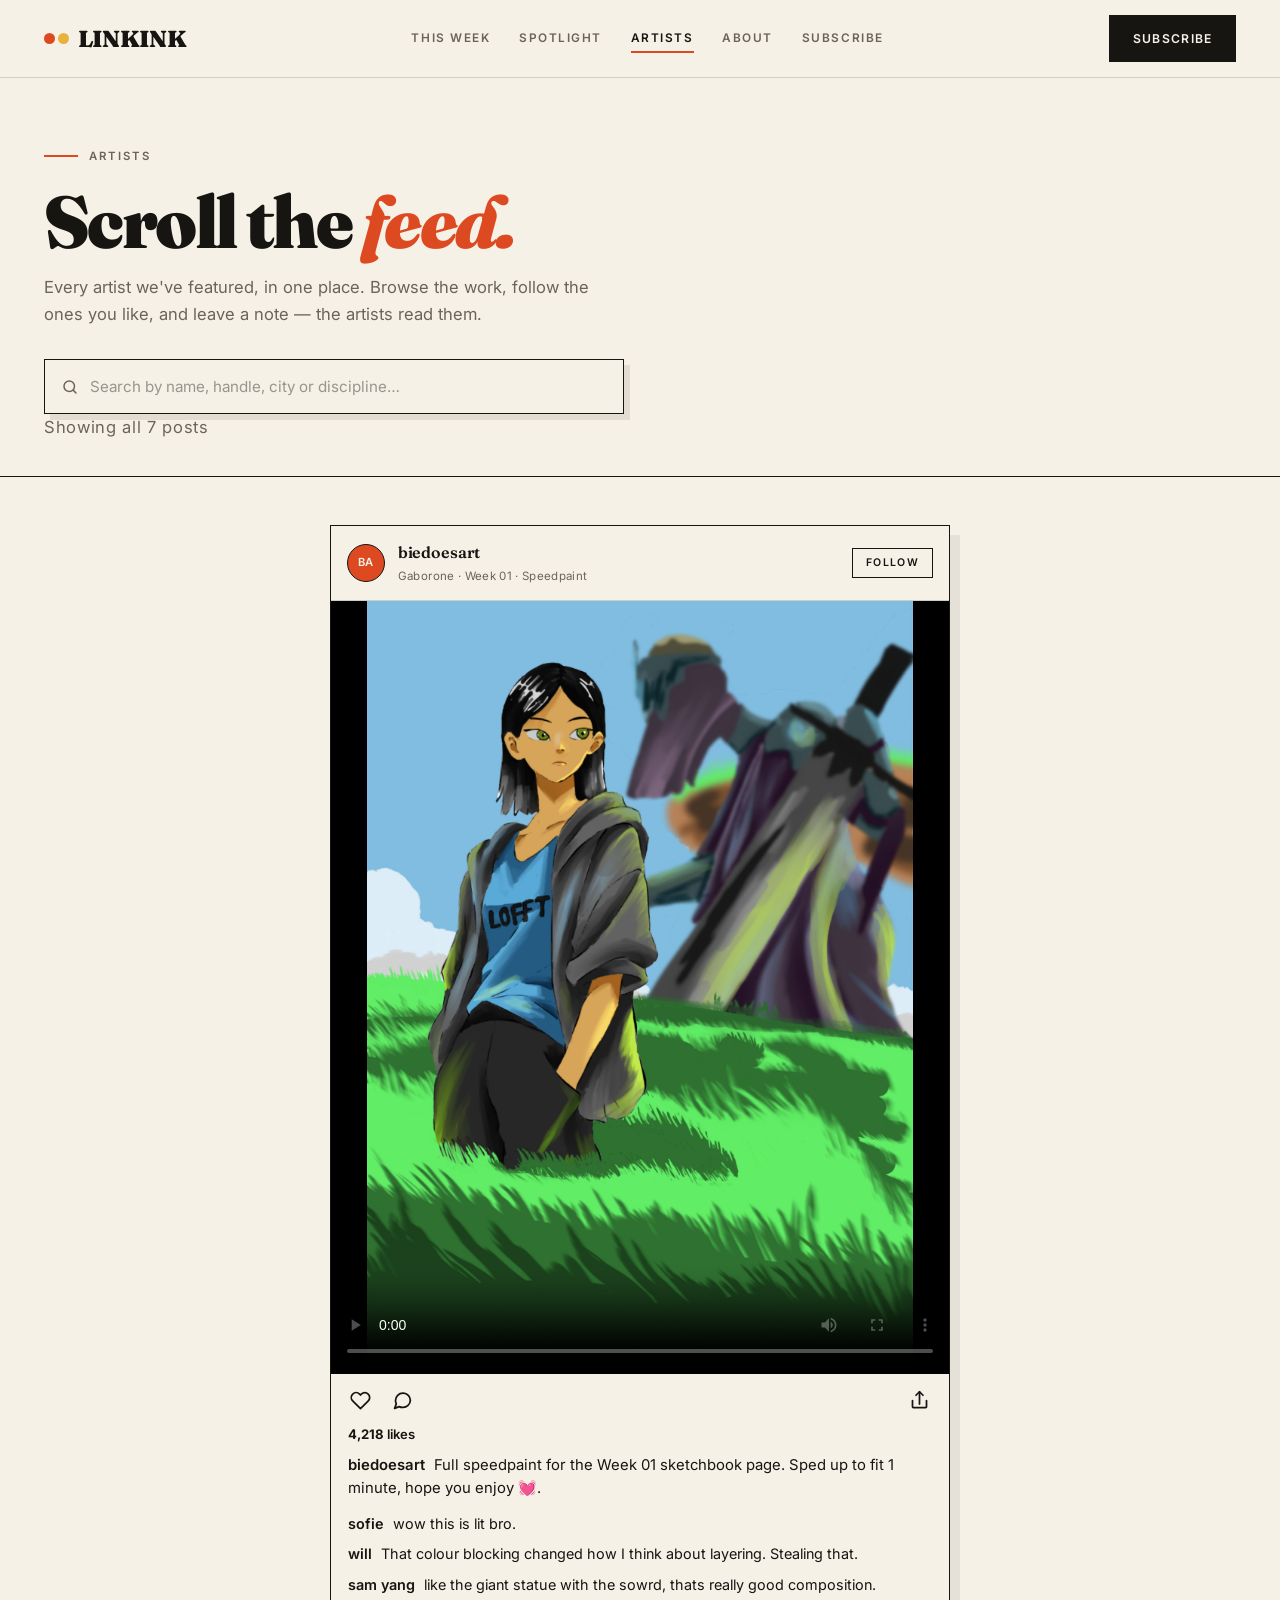
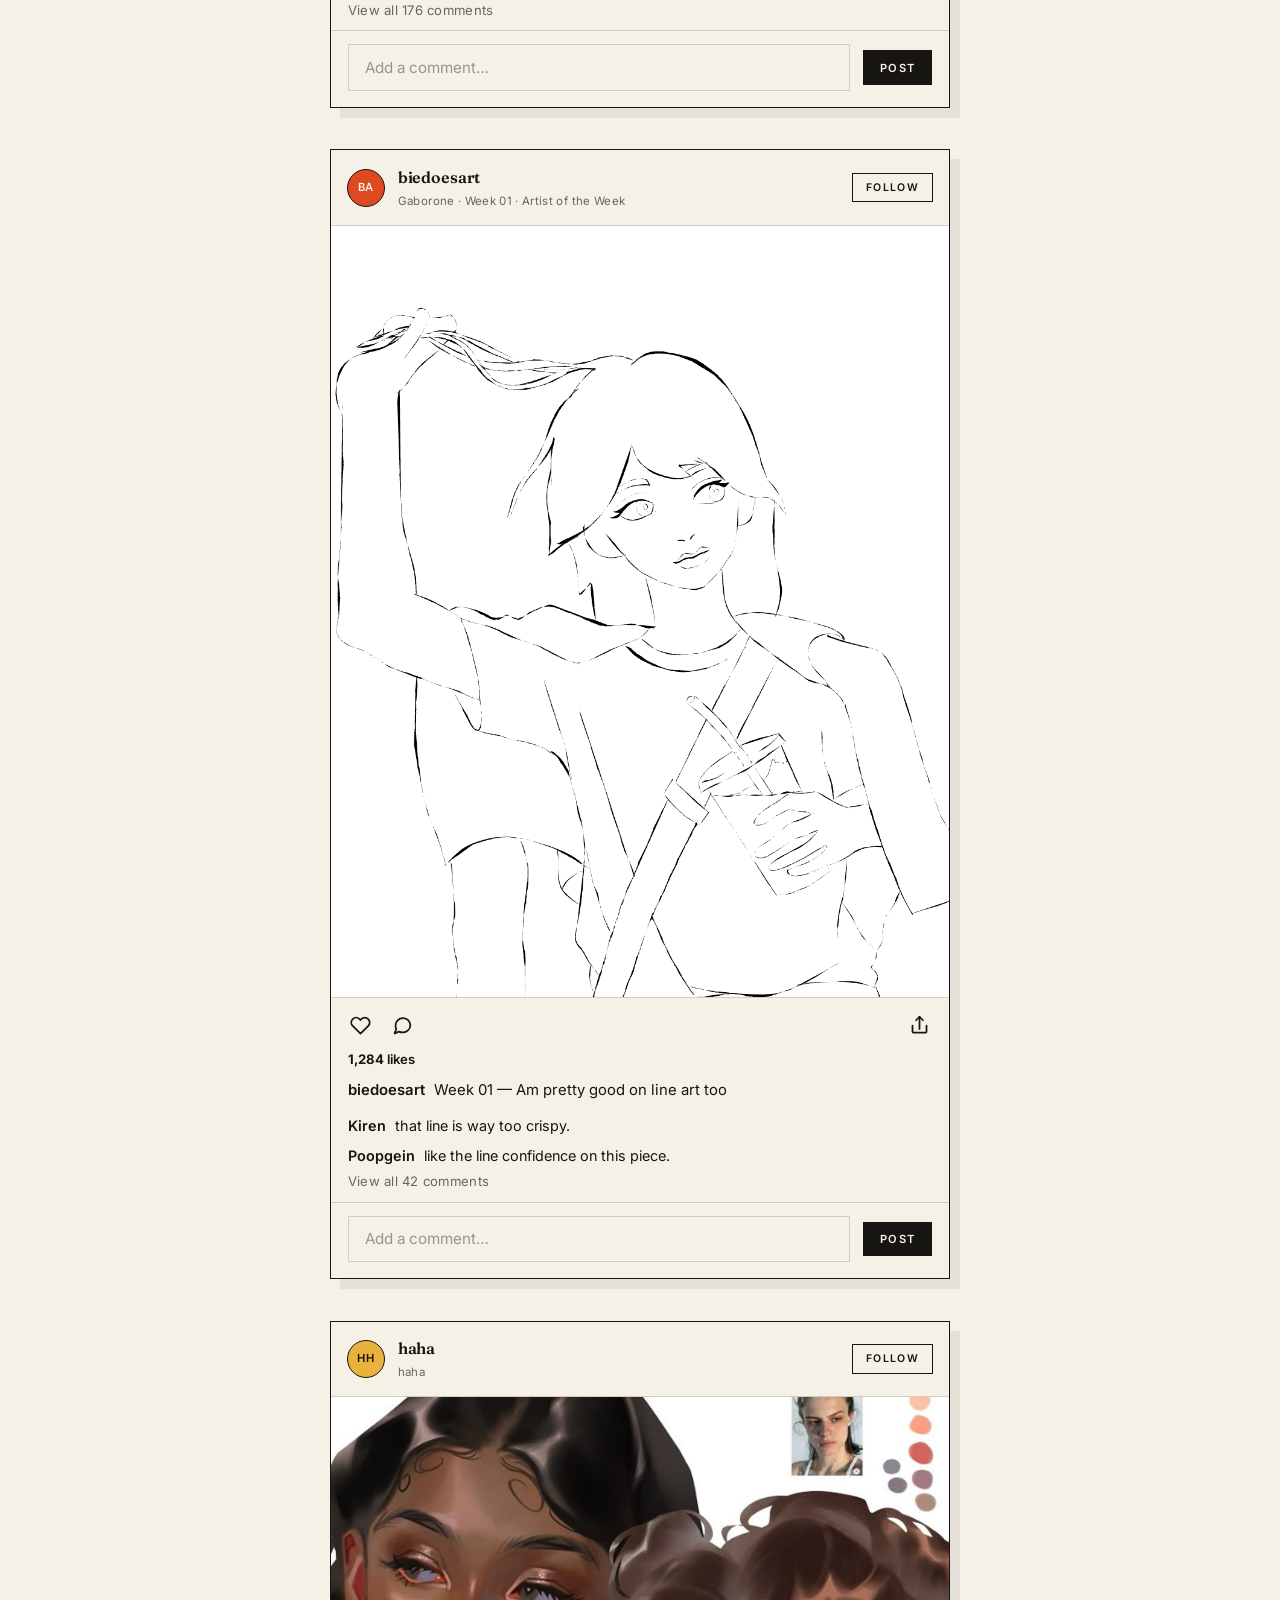
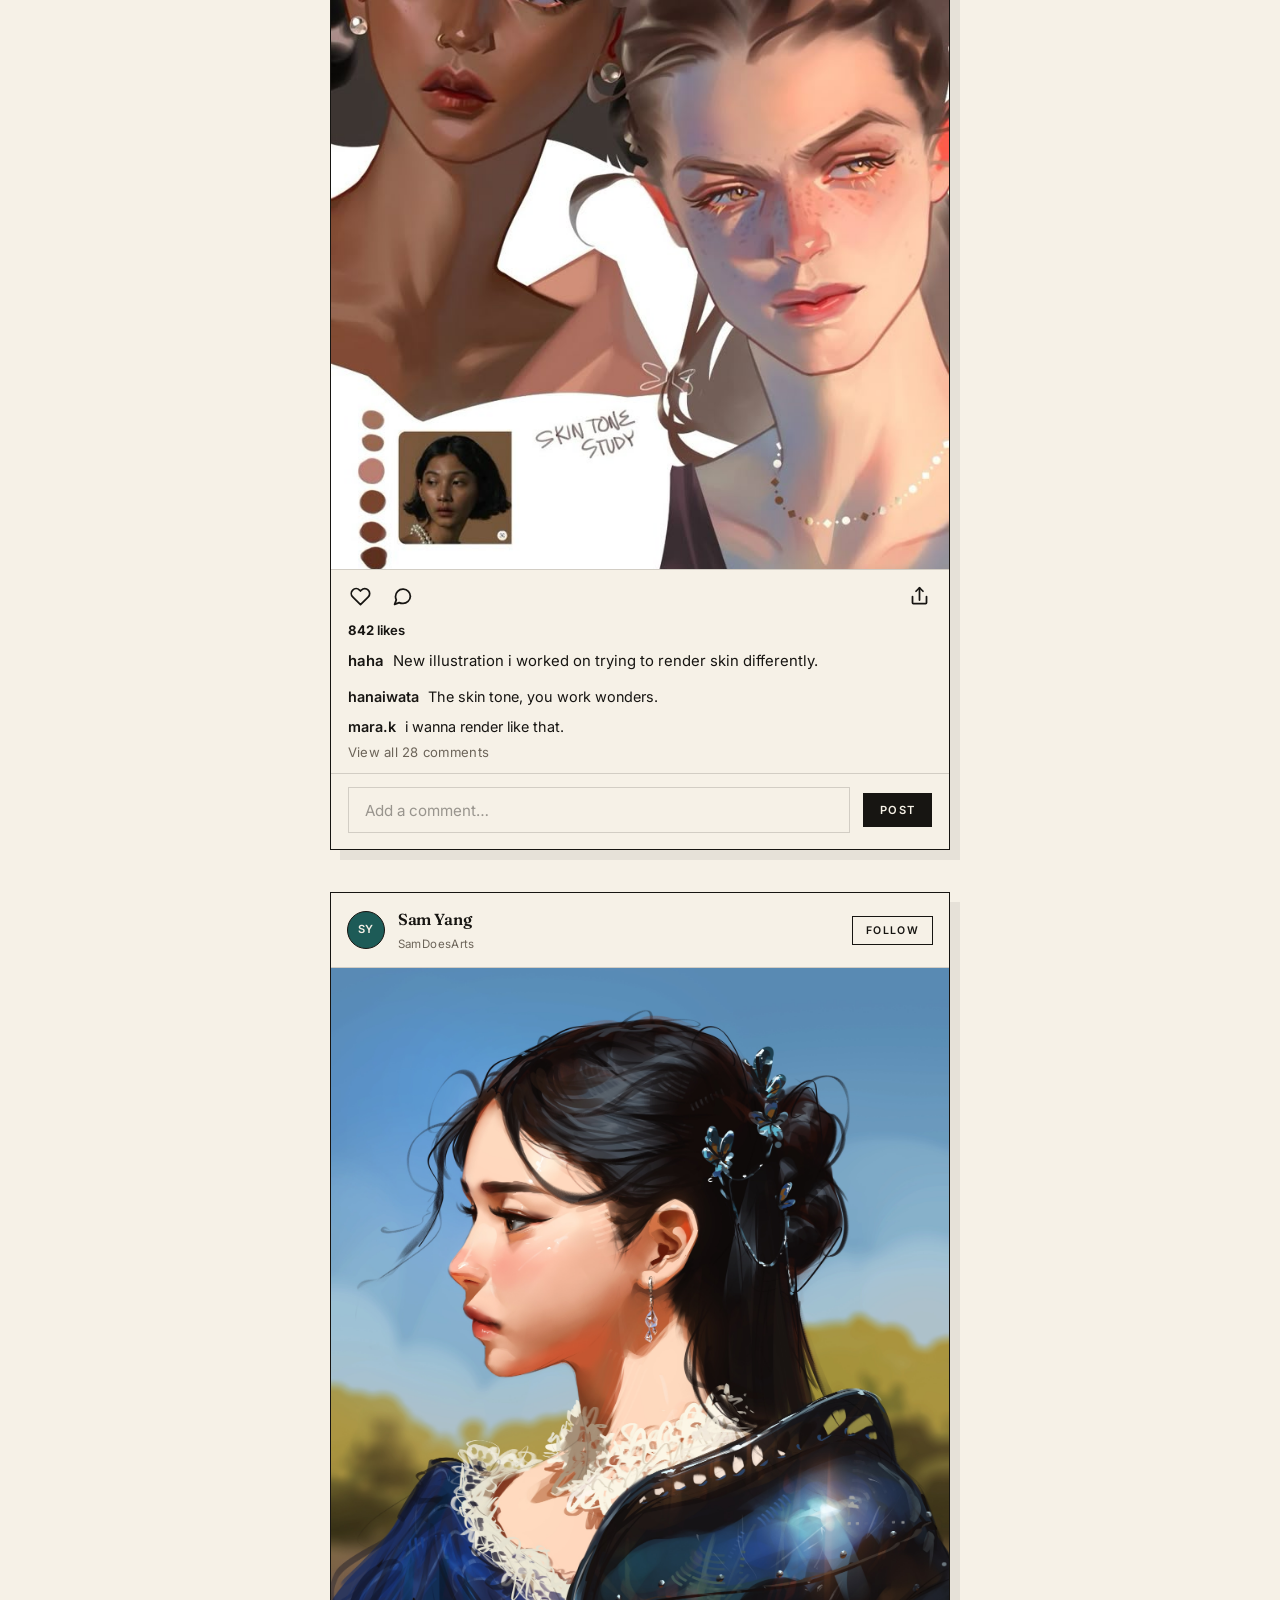
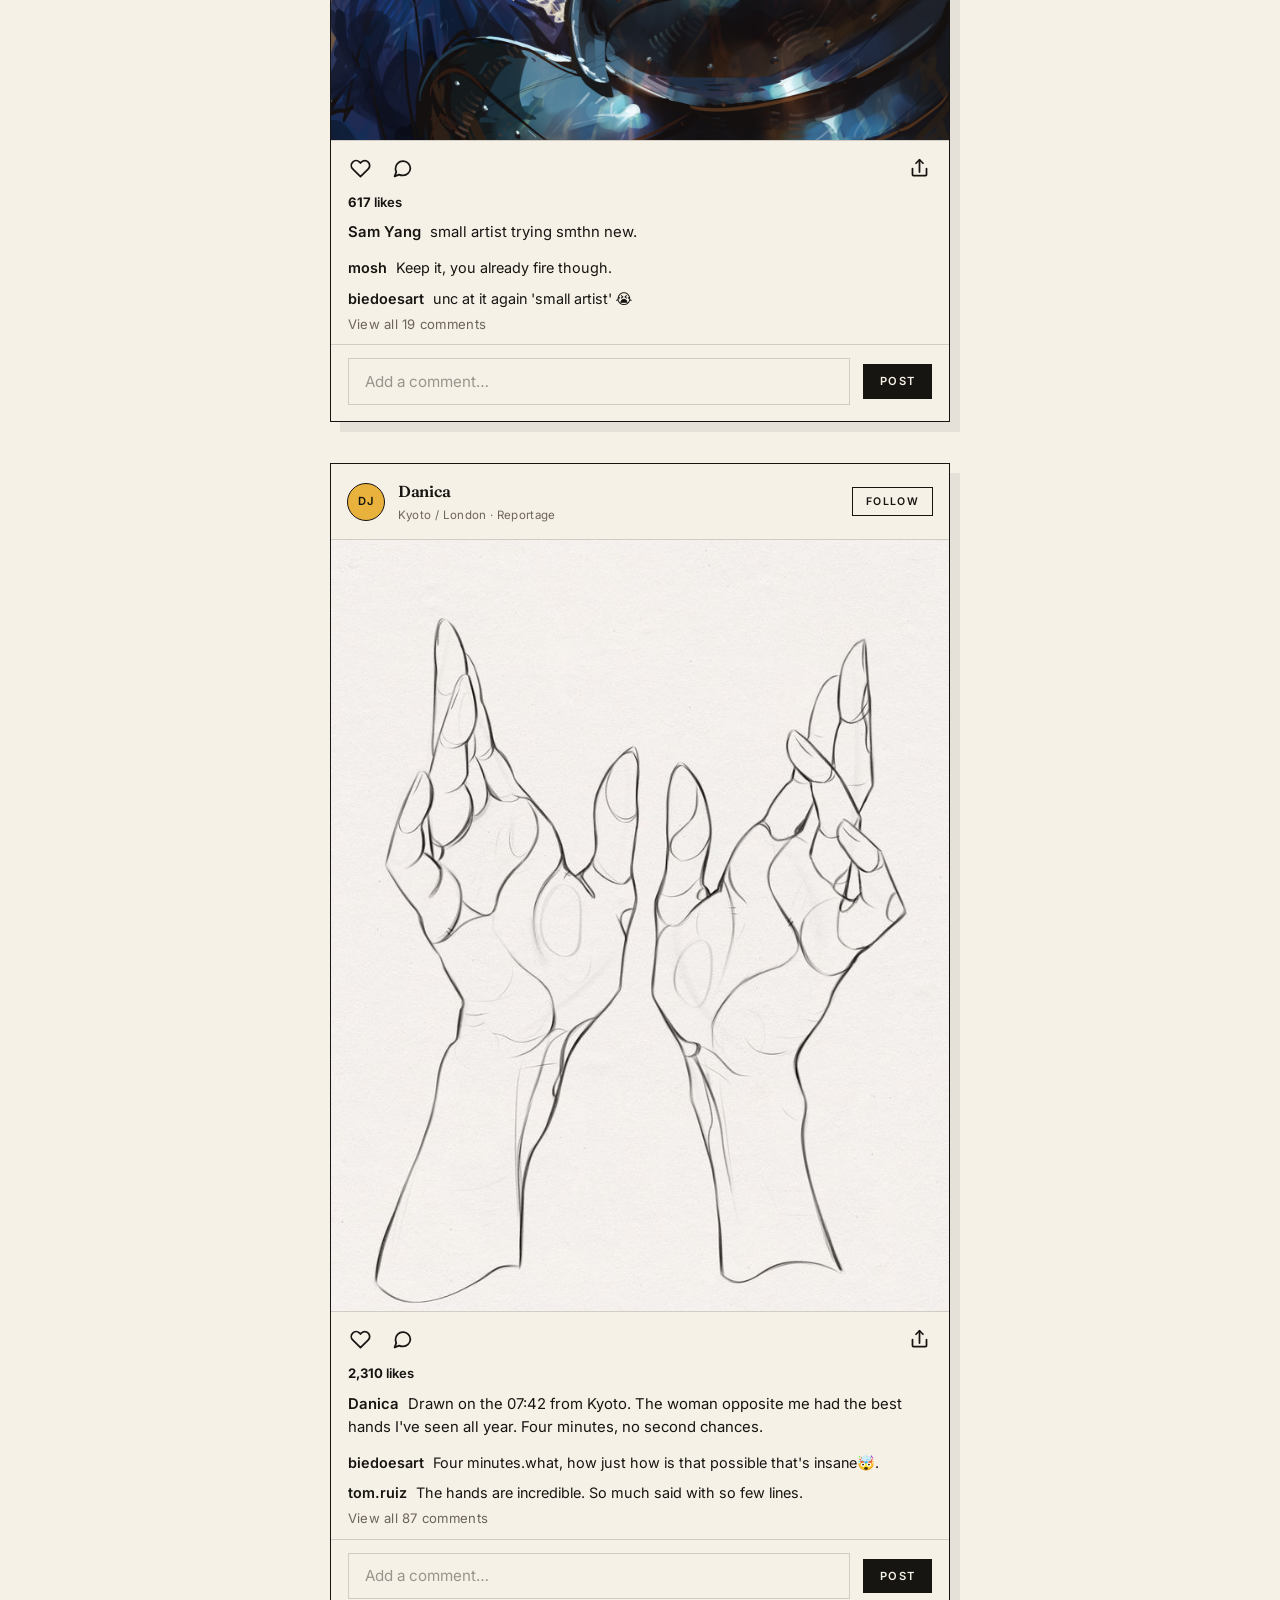
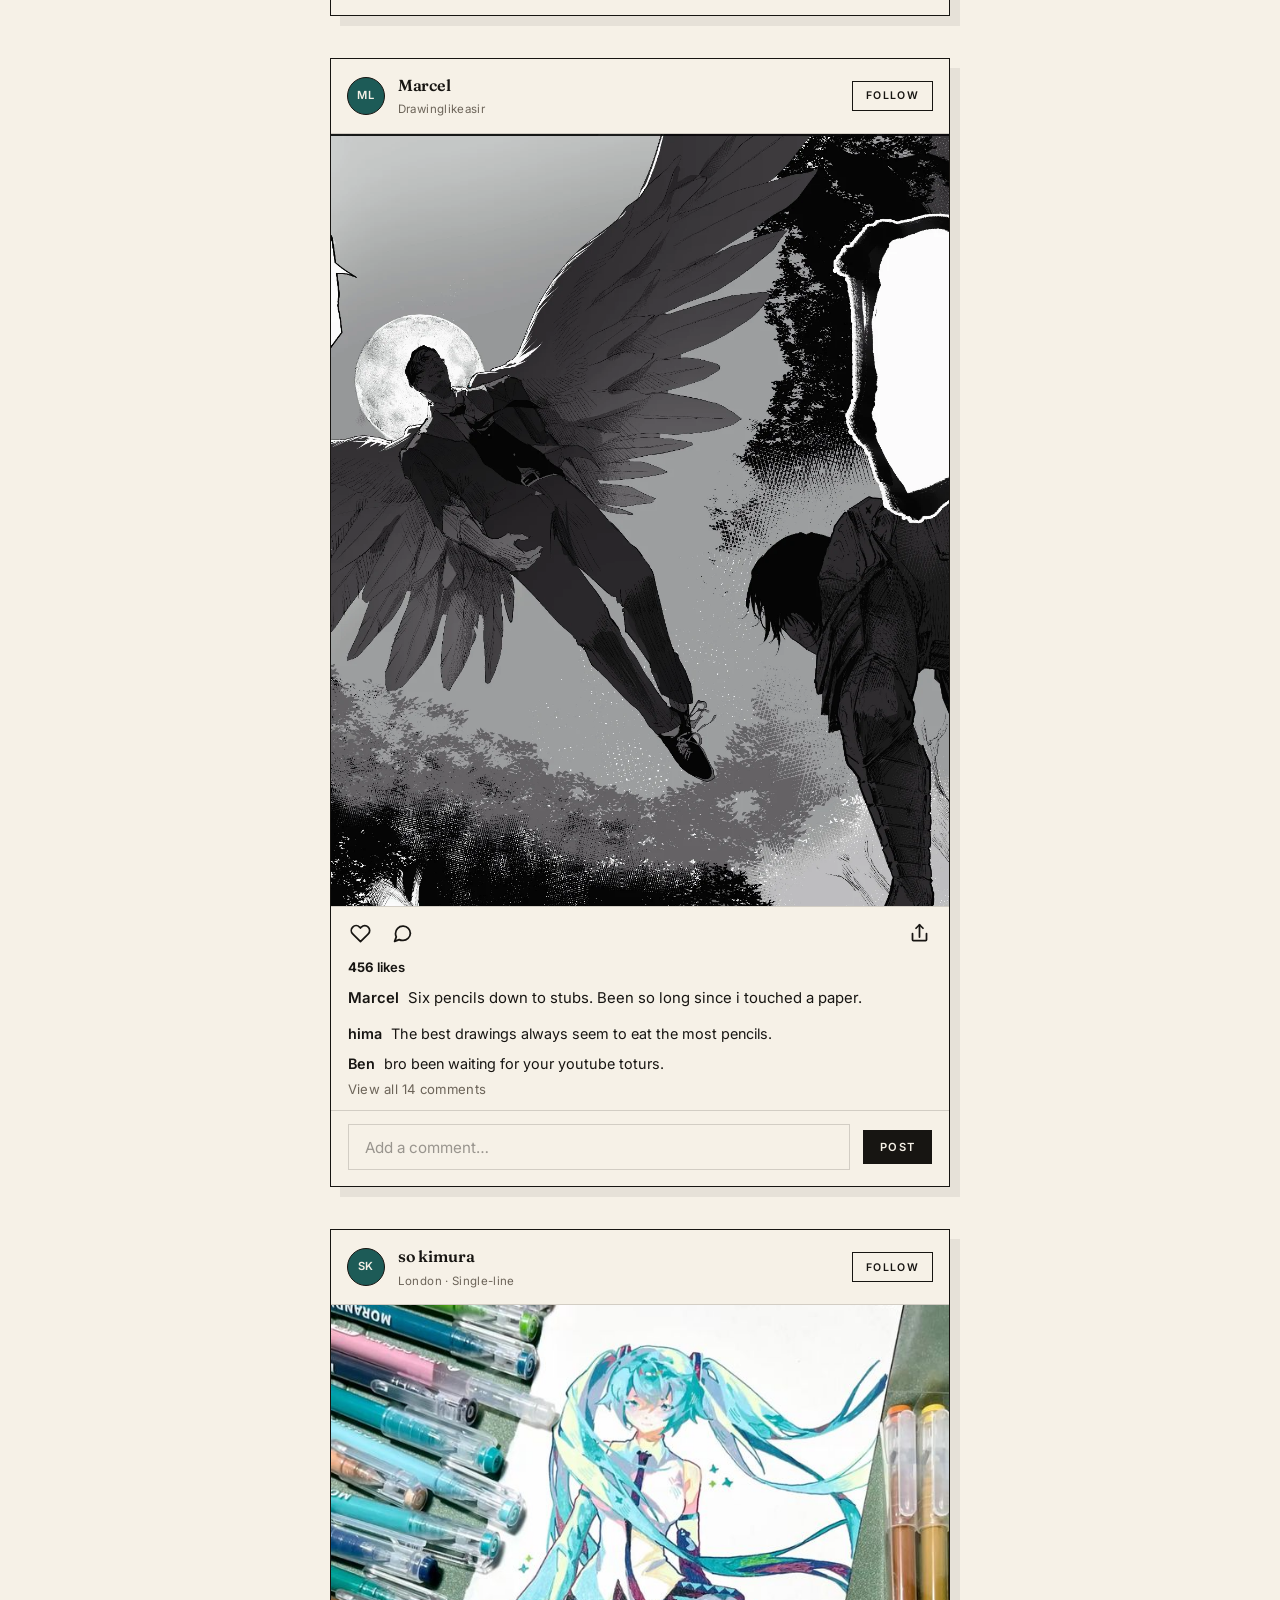
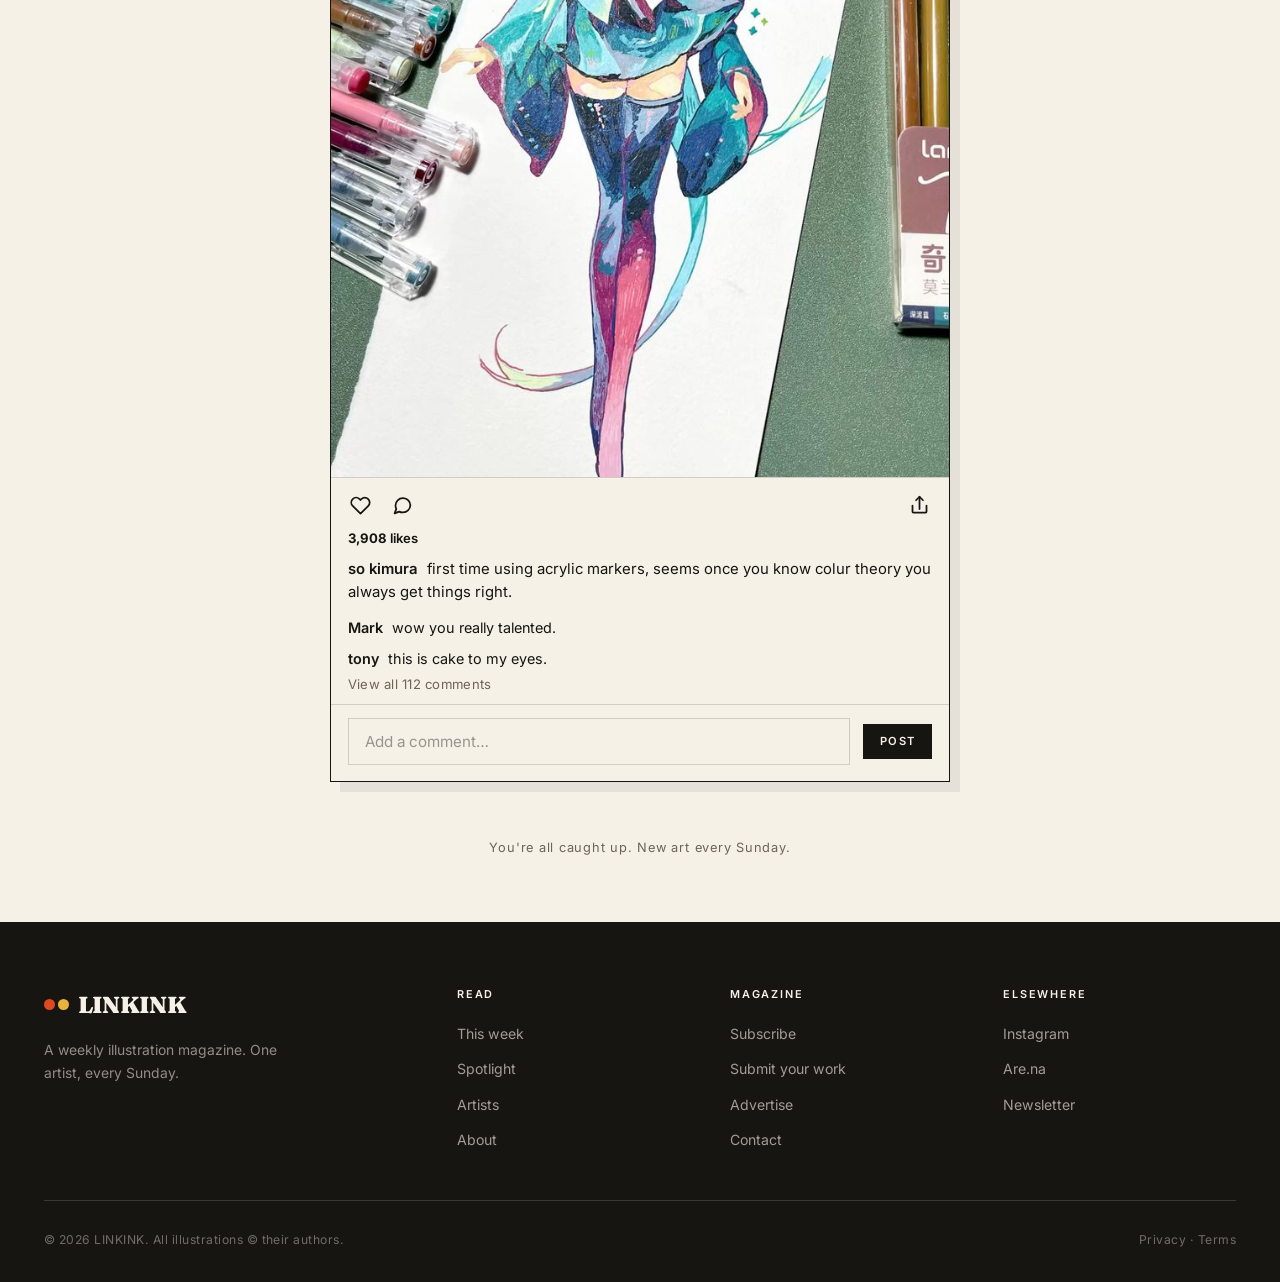
==== commit 69862b46: "Update post caption and comments in artists.html" ====
--- a/artists.html
+++ b/artists.html
@@ -160,13 +160,12 @@
 
           <p class="post-caption">
             <a href="spotlight.html" class="post-caption-name">biedoesart</a>
-            Week 01 — a page that took eleven attempts and one minute. Some drawings
-            only happen once you stop trying to make them good.
+            Week 01 — Am pretty good on line art too
           </p>
 
           <ul class="feed-comments js-comments">
-            <li><strong>Kiren</strong> The third one is my favourite. That half-finished hand makes the whole pose work.</li>
-            <li><strong>Poopgein</strong> That answer about colour coming first for scenes is exactly what I needed today.</li>
+            <li><strong>Kiren</strong> that line is way too crispy.</li>
+            <li><strong>Poopgein</strong> like the line confidence on this piece.</li>
             <li class="is-more"><strong>tom.ruiz</strong> Do you ever go back into old sketchbooks, or are they sealed off?</li>
 
           </ul>
@@ -852,4 +851,4 @@
 </script>
 
 </body>
-</html>+</html>
